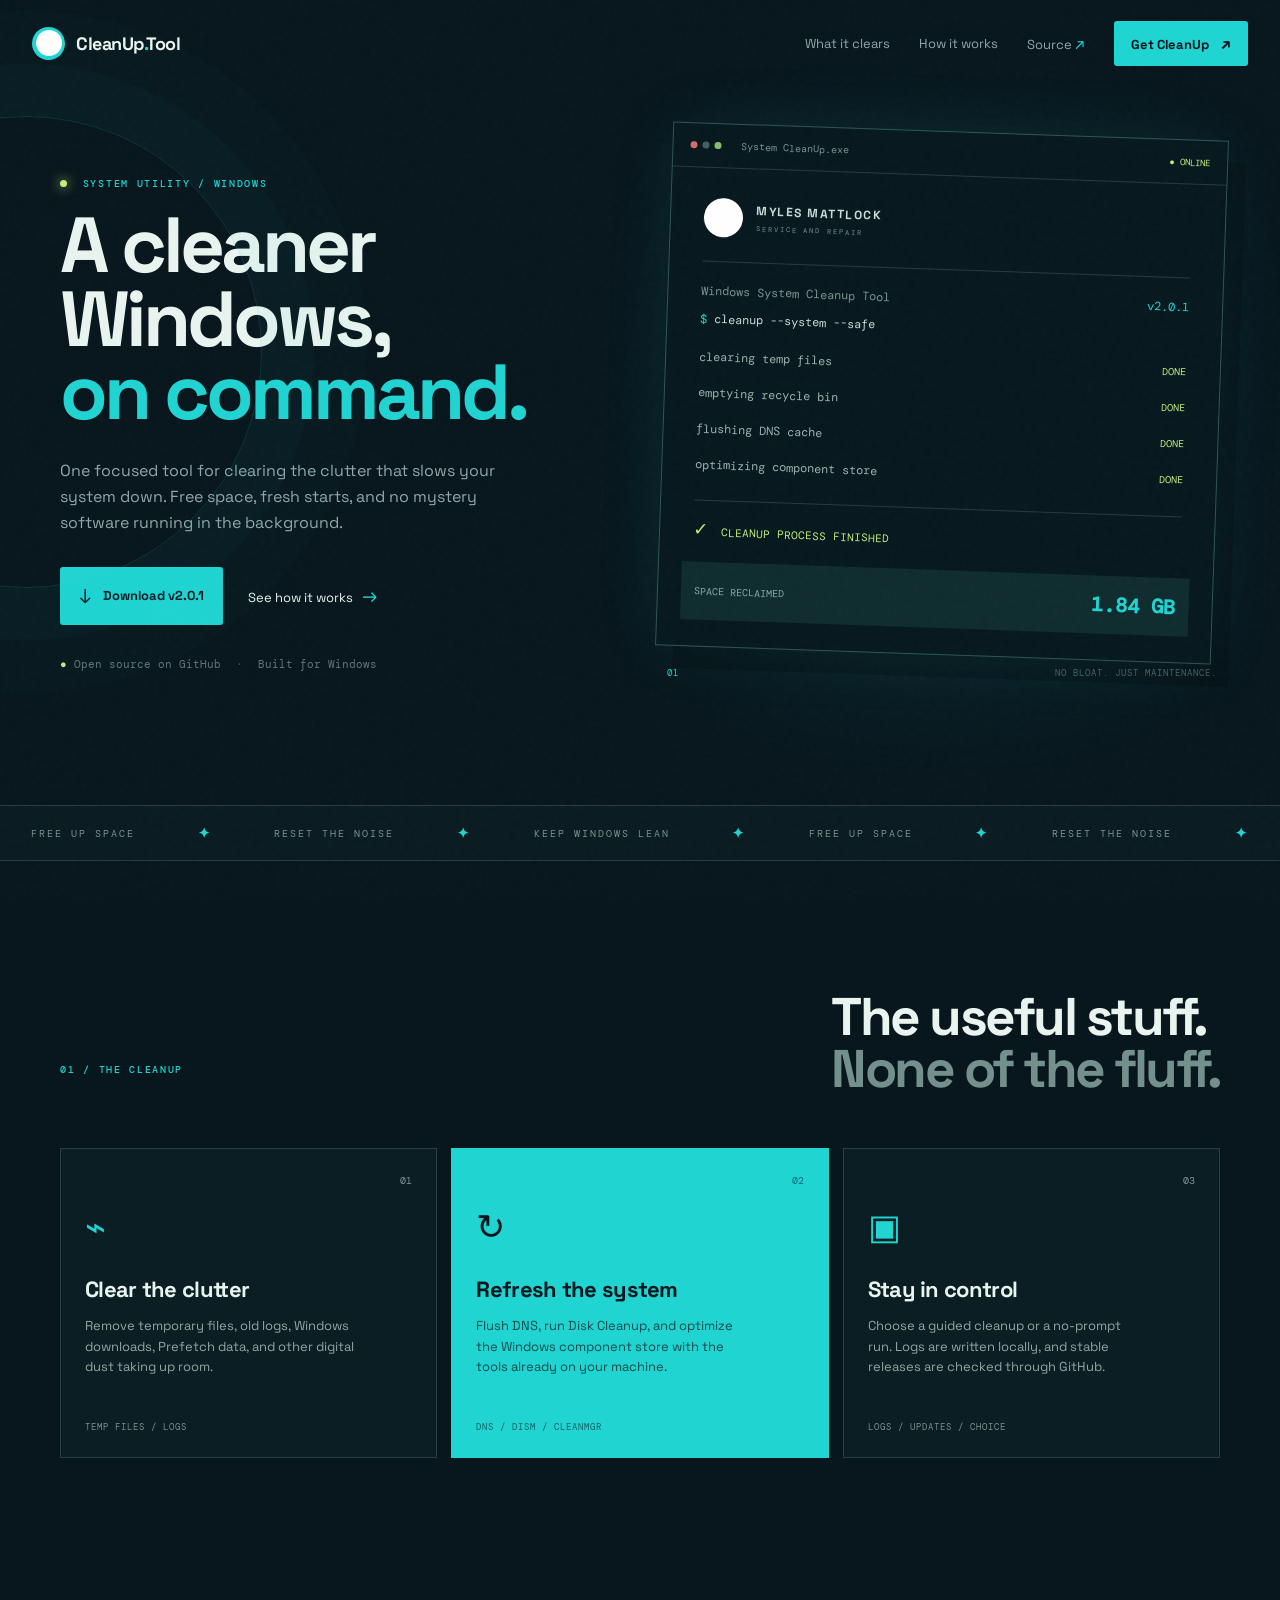
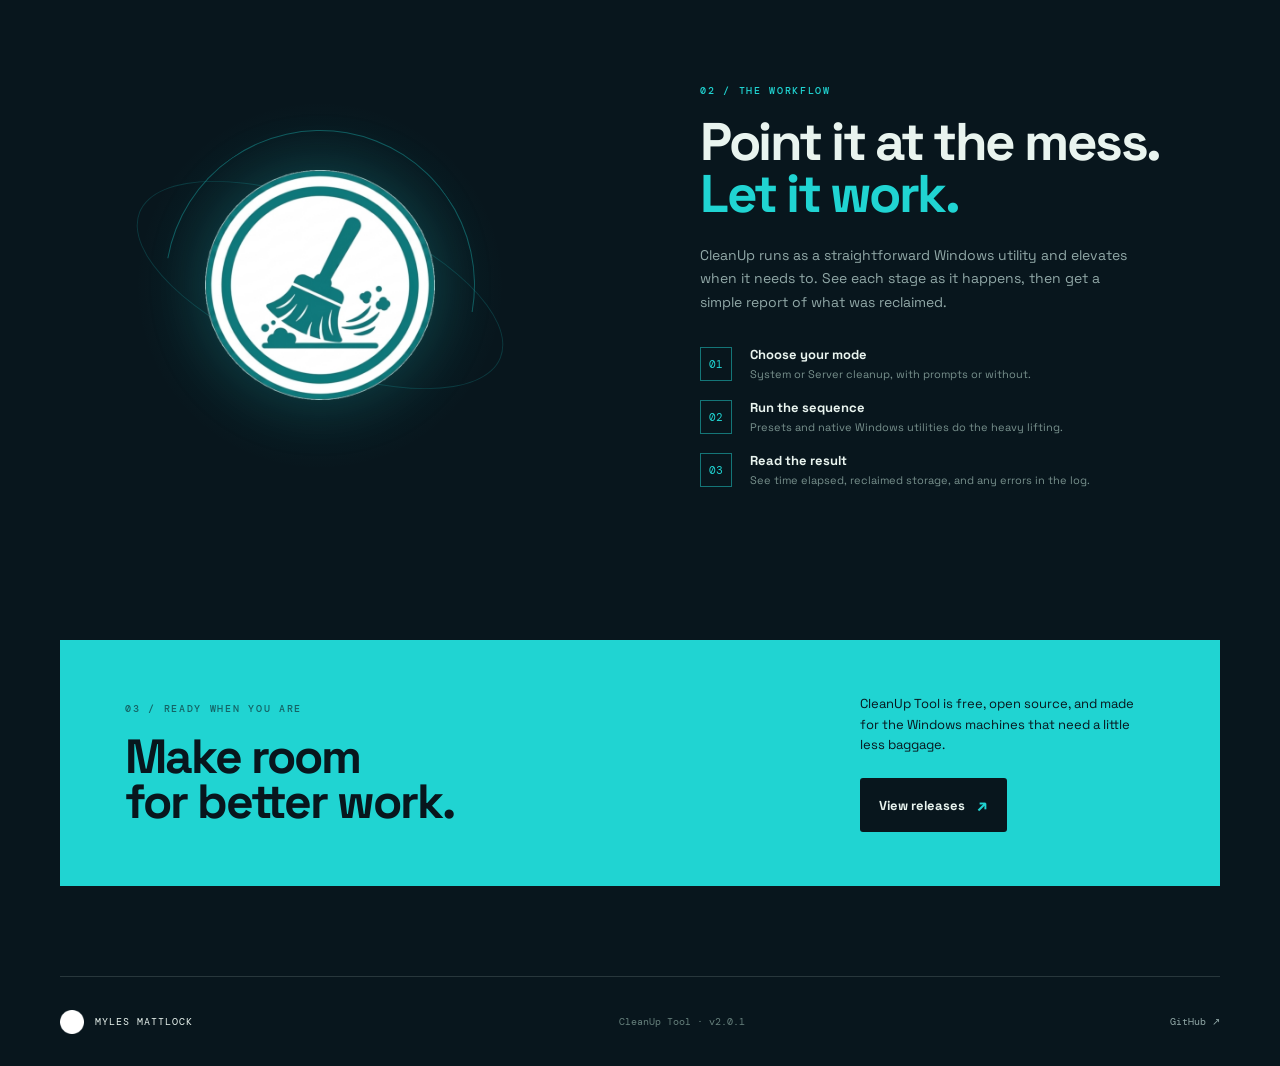
==== index.html @ 0d1d6da0 "initial" ====
<!doctype html>
<html lang="en">
<head>
  <meta charset="utf-8">
  <meta name="viewport" content="width=device-width, initial-scale=1">
  <meta name="description" content="CleanUp Tool is a focused Windows cleanup utility for reclaiming space and keeping systems running lean.">
  <title>CleanUp Tool | A cleaner Windows, on command</title>
  <link rel="preconnect" href="https://fonts.googleapis.com">
  <link rel="preconnect" href="https://fonts.gstatic.com" crossorigin>
  <link href="https://fonts.googleapis.com/css2?family=DM+Mono:wght@400;500&family=Space+Grotesk:wght@400;500;600;700&display=swap" rel="stylesheet">
  <link rel="stylesheet" href="styles.css">
</head>
<body>
  <div class="noise"></div>
  <header class="site-header">
    <a class="brand" href="#top" aria-label="CleanUp Tool home">
      <span class="brand-mark"><img src="assets/cleanup-icon.png" alt=""></span>
      <span>CleanUp<span class="brand-dot">.</span>Tool</span>
    </a>
    <button class="menu-toggle" aria-expanded="false" aria-controls="nav">Menu</button>
    <nav id="nav" class="nav-links">
      <a href="#features">What it clears</a>
      <a href="#workflow">How it works</a>
      <a href="https://github.com/Myles-Mattlock/CleanUp-Tool" target="_blank" rel="noreferrer">Source <span class="arrow">↗</span></a>
      <a class="nav-cta" href="https://github.com/Myles-Mattlock/CleanUp-Tool/releases" target="_blank" rel="noreferrer">Get CleanUp <span>↗</span></a>
    </nav>
  </header>

  <main id="top">
    <section class="hero section-shell">
      <div class="hero-copy reveal">
        <div class="eyebrow"><span class="pulse"></span> SYSTEM UTILITY / WINDOWS</div>
        <h1>A cleaner Windows,<br><em>on command.</em></h1>
        <p class="hero-lede">One focused tool for clearing the clutter that slows your system down. Free space, fresh starts, and no mystery software running in the background.</p>
        <div class="hero-actions">
          <a class="button button-primary" href="https://github.com/Myles-Mattlock/CleanUp-Tool/releases" target="_blank" rel="noreferrer"><span class="button-icon">↓</span> Download v2.0.1</a>
          <a class="text-link" href="#workflow">See how it works <span>→</span></a>
        </div>
        <div class="trust-line"><span>●</span> Open source on GitHub <b>·</b> Built for Windows</div>
      </div>

      <div class="terminal-wrap reveal reveal-delay">
        <div class="terminal-glow"></div>
        <div class="terminal">
          <div class="terminal-top"><div class="window-dots"><i></i><i></i><i></i></div><span>System CleanUp.exe</span><span class="terminal-status">● ONLINE</span></div>
          <div class="terminal-body">
            <div class="terminal-brand"><img src="assets/cleanup-icon.png" alt="CleanUp Tool icon"><div><strong>MYLES MATTLOCK</strong><small>SERVICE AND REPAIR</small></div></div>
            <p class="terminal-muted">Windows System Cleanup Tool <span>v2.0.1</span></p>
            <p><span class="teal">$</span> cleanup --system --safe</p>
            <div class="progress-row"><span>clearing temp files</span><b>DONE</b></div>
            <div class="progress-row"><span>emptying recycle bin</span><b>DONE</b></div>
            <div class="progress-row"><span>flushing DNS cache</span><b>DONE</b></div>
            <div class="progress-row"><span>optimizing component store</span><b>DONE</b></div>
            <div class="terminal-rule"></div>
            <p class="success"><span>✓</span> CLEANUP PROCESS FINISHED</p>
            <div class="terminal-result"><span>SPACE RECLAIMED</span><strong>1.84 GB</strong></div>
          </div>
        </div>
        <div class="terminal-caption"><span>01</span><span>NO BLOAT. JUST MAINTENANCE.</span></div>
      </div>
    </section>

    <section class="ticker" aria-label="Tool highlights">
      <div class="ticker-track"><span>FREE UP SPACE</span><b>✦</b><span>RESET THE NOISE</span><b>✦</b><span>KEEP WINDOWS LEAN</span><b>✦</b><span>FREE UP SPACE</span><b>✦</b><span>RESET THE NOISE</span><b>✦</b></div>
    </section>

    <section id="features" class="features section-shell">
      <div class="section-intro reveal"><div class="eyebrow">01 / THE CLEANUP</div><h2>The useful stuff.<br><span>None of the fluff.</span></h2></div>
      <div class="feature-grid">
        <article class="feature-card reveal"><div class="card-number">01</div><div class="feature-icon">⌁</div><h3>Clear the clutter</h3><p>Remove temporary files, old logs, Windows downloads, Prefetch data, and other digital dust taking up room.</p><span class="card-tag">TEMP FILES / LOGS</span></article>
        <article class="feature-card feature-card-accent reveal reveal-delay"><div class="card-number">02</div><div class="feature-icon">↻</div><h3>Refresh the system</h3><p>Flush DNS, run Disk Cleanup, and optimize the Windows component store with the tools already on your machine.</p><span class="card-tag">DNS / DISM / CLEANMGR</span></article>
        <article class="feature-card reveal reveal-delay-2"><div class="card-number">03</div><div class="feature-icon">▣</div><h3>Stay in control</h3><p>Choose a guided cleanup or a no-prompt run. Logs are written locally, and stable releases are checked through GitHub.</p><span class="card-tag">LOGS / UPDATES / CHOICE</span></article>
      </div>
    </section>

    <section id="workflow" class="workflow section-shell">
      <div class="workflow-visual reveal"><div class="orbit orbit-one"></div><div class="orbit orbit-two"></div><img src="assets/cleanup-icon.png" alt="CleanUp Tool broom icon"></div>
      <div class="workflow-copy reveal reveal-delay"><div class="eyebrow">02 / THE WORKFLOW</div><h2>Point it at the mess.<br><em>Let it work.</em></h2><p>CleanUp runs as a straightforward Windows utility and elevates when it needs to. See each stage as it happens, then get a simple report of what was reclaimed.</p><ol class="steps"><li><span>01</span><div><strong>Choose your mode</strong><small>System or Server cleanup, with prompts or without.</small></div></li><li><span>02</span><div><strong>Run the sequence</strong><small>Presets and native Windows utilities do the heavy lifting.</small></div></li><li><span>03</span><div><strong>Read the result</strong><small>See time elapsed, reclaimed storage, and any errors in the log.</small></div></li></ol></div>
    </section>

    <section class="download section-shell reveal"><div><div class="eyebrow">03 / READY WHEN YOU ARE</div><h2>Make room<br>for better work.</h2></div><div class="download-side"><p>CleanUp Tool is free, open source, and made for the Windows machines that need a little less baggage.</p><a class="button button-light" href="https://github.com/Myles-Mattlock/CleanUp-Tool/releases" target="_blank" rel="noreferrer">View releases <span>↗</span></a></div></section>
  </main>

  <footer class="site-footer section-shell"><div class="footer-brand"><img src="assets/cleanup-icon.png" alt=""> <span>MYLES MATTLOCK</span></div><span>CleanUp Tool · v2.0.1</span><a href="https://github.com/Myles-Mattlock/CleanUp-Tool" target="_blank" rel="noreferrer">GitHub ↗</a></footer>
  <script src="script.js"></script>
</body>
</html>
---- styles.css ----
:root{--ink:#08161d;--deep:#061117;--panel:#0d222a;--teal:#20d4d2;--ice:#e9f4ef;--muted:#91a8a7;--line:rgba(218,240,231,.15);--lime:#c4ed7b}
*{box-sizing:border-box}html{scroll-behavior:smooth}body{margin:0;background:var(--ink);color:var(--ice);font-family:'Space Grotesk',sans-serif;overflow-x:hidden}.noise{position:fixed;inset:0;pointer-events:none;opacity:.03;z-index:5;background-image:url("data:image/svg+xml,%3Csvg viewBox='0 0 180 180' xmlns='http://www.w3.org/2000/svg'%3E%3Cfilter id='n'%3E%3CfeTurbulence type='fractalNoise' baseFrequency='.9' numOctaves='4' stitchTiles='stitch'/%3E%3C/filter%3E%3Crect width='100%25' height='100%25' filter='url(%23n)' opacity='.7'/%3E%3C/svg%3E")}.section-shell{width:min(1160px,calc(100% - 64px));margin-inline:auto}.site-header{height:86px;width:min(1280px,calc(100% - 64px));margin:auto;display:flex;align-items:center;justify-content:space-between;position:relative;z-index:10}.brand{display:flex;align-items:center;gap:11px;color:var(--ice);font-size:18px;font-weight:700;text-decoration:none;letter-spacing:-.5px}.brand-mark{display:grid;place-items:center;width:33px;height:33px;background:var(--teal);border-radius:50%;overflow:hidden}.brand-mark img{width:26px;height:26px;filter:grayscale(1) brightness(0) invert(1)}.brand-dot{color:var(--teal)}.nav-links{display:flex;align-items:center;gap:29px;font-size:13px}.nav-links a,.text-link,.site-footer a{color:var(--muted);text-decoration:none;transition:.2s}.nav-links a:hover,.text-link:hover,.site-footer a:hover{color:var(--teal)}.arrow{color:var(--teal);font-size:16px}.nav-cta{background:var(--teal);color:var(--ink)!important;padding:12px 17px;font-weight:700;border-radius:3px}.nav-cta span{font-size:16px;margin-left:9px}.menu-toggle{display:none;background:none;border:0;color:var(--ice);font:inherit}.hero{min-height:665px;display:grid;grid-template-columns:1fr 1.03fr;gap:65px;align-items:center;padding:45px 0 88px;position:relative}.hero:before{content:'';position:absolute;width:470px;height:470px;left:-270px;top:30px;border:1px solid rgba(32,212,210,.16);border-radius:50%;box-shadow:0 0 0 52px rgba(32,212,210,.025),0 0 0 105px rgba(32,212,210,.018)}.eyebrow{font:500 10px 'DM Mono',monospace;letter-spacing:1.7px;color:var(--teal);margin-bottom:19px}.pulse{display:inline-block;width:7px;height:7px;border-radius:50%;background:var(--lime);box-shadow:0 0 12px var(--lime);margin-right:8px}h1,h2,h3,p{margin-top:0}h1{font-size:clamp(49px,6.1vw,80px);line-height:.94;letter-spacing:-4px;margin-bottom:28px}h1 em,h2 em{font-style:normal;color:var(--teal)}.hero-lede{font-size:16px;line-height:1.65;color:var(--muted);max-width:440px;margin-bottom:30px}.hero-actions{display:flex;align-items:center;gap:25px}.button{display:inline-flex;align-items:center;gap:12px;text-decoration:none;font-size:13px;font-weight:700;padding:16px 19px;border-radius:3px;transition:transform .2s,background .2s}.button:hover{transform:translateY(-2px)}.button-primary{background:var(--teal);color:var(--ink)}.button-primary:hover{background:#6de9da}.button-icon{font-size:20px;font-weight:400}.text-link{font-size:13px;color:var(--ice)}.text-link span{color:var(--teal);font-size:19px;margin-left:6px}.trust-line{font:11px 'DM Mono',monospace;color:#607775;margin-top:32px}.trust-line span{color:var(--lime)}.trust-line b{font-weight:400;color:#3d5858;margin:0 8px}.terminal-wrap{position:relative;padding-bottom:26px}.terminal-glow{position:absolute;width:70%;height:75%;top:13%;left:15%;background:var(--teal);filter:blur(90px);opacity:.12}.terminal{position:relative;border:1px solid rgba(143,220,207,.3);background:#07191f;box-shadow:18px 22px 0 rgba(0,0,0,.2),0 0 70px rgba(32,212,210,.08);transform:rotate(2deg)}.terminal-top{height:44px;border-bottom:1px solid var(--line);display:flex;align-items:center;padding:0 17px;gap:12px;color:#78928e;font:10px 'DM Mono',monospace}.window-dots{display:flex;gap:5px;margin-right:8px}.window-dots i{display:block;width:7px;height:7px;border-radius:50%;background:#41605e}.window-dots i:first-child{background:#d56f6f}.window-dots i:last-child{background:#87bd69}.terminal-status{margin-left:auto;color:var(--lime);font-size:9px}.terminal-body{padding:30px 33px 36px;font:12px 'DM Mono',monospace;color:#cadbd5}.terminal-brand{display:flex;align-items:center;gap:13px;border-bottom:1px solid var(--line);padding-bottom:24px;margin-bottom:21px}.terminal-brand img{width:39px;height:39px;filter:grayscale(1) brightness(0) invert(1)}.terminal-brand strong{display:block;font:700 12px 'Space Grotesk';letter-spacing:1.5px}.terminal-brand small{font-size:7px;color:#78928e;letter-spacing:2px}.terminal-muted{color:#78928e}.terminal-muted span{float:right;color:var(--teal)}.teal{color:var(--teal)}.progress-row{display:flex;justify-content:space-between;padding:10px 0;color:#9ab2ac}.progress-row b{font-size:10px;color:var(--lime);font-weight:400}.terminal-rule{border-top:1px solid var(--line);margin:17px 0}.success{color:var(--lime);font-size:11px}.success span{font-size:18px;margin-right:6px}.terminal-result{background:#102c2e;margin:20px -10px -10px;padding:16px 13px;display:flex;justify-content:space-between;align-items:center;color:#85aaa4;font-size:10px}.terminal-result strong{color:var(--teal);font-size:20px}.terminal-caption{display:flex;justify-content:space-between;padding:12px 3px;color:#5b7975;font:9px 'DM Mono',monospace;letter-spacing:1px}.terminal-caption span:first-child{color:var(--teal)}.ticker{border-block:1px solid var(--line);overflow:hidden;white-space:nowrap;background:#0a1c21}.ticker-track{display:flex;justify-content:space-around;align-items:center;min-width:800px;padding:18px 0;color:#77938d;font:10px 'DM Mono',monospace;letter-spacing:2px}.ticker b{color:var(--teal);font-size:14px}.features{padding:130px 0 125px}.section-intro{display:flex;justify-content:space-between;align-items:end;margin-bottom:53px}.section-intro h2,.workflow h2{font-size:53px;line-height:.98;letter-spacing:-2.5px;margin:0}.section-intro h2 span{color:#73908c}.feature-grid{display:grid;grid-template-columns:repeat(3,1fr);gap:14px}.feature-card{min-height:310px;border:1px solid var(--line);padding:25px 24px;position:relative;background:rgba(17,43,47,.38)}.feature-card-accent{background:var(--teal);color:var(--ink);border-color:var(--teal)}.card-number{position:absolute;right:24px;top:25px;font:10px 'DM Mono';opacity:.55}.feature-icon{font-size:35px;color:var(--teal);margin:31px 0 26px}.feature-card-accent .feature-icon{color:var(--ink)}.feature-card h3{font-size:22px;letter-spacing:-.7px;margin-bottom:13px}.feature-card p{color:#8ea8a2;font-size:13px;line-height:1.6;max-width:275px}.feature-card-accent p{color:#174b4b}.card-tag{position:absolute;bottom:24px;left:24px;font:9px 'DM Mono';letter-spacing:1px;color:#78918c}.feature-card-accent .card-tag{color:#176262}.workflow{display:grid;grid-template-columns:1fr 1fr;gap:120px;align-items:center;padding:90px 0 142px}.workflow-visual{height:425px;display:grid;place-items:center;position:relative;background:radial-gradient(circle at center,rgba(32,212,210,.13),transparent 55%)}.workflow-visual img{width:230px;height:230px;position:relative;z-index:1;filter:drop-shadow(0 0 28px rgba(32,212,210,.2))}.orbit{position:absolute;border:1px solid rgba(32,212,210,.35);border-radius:50%;width:310px;height:310px;transform:rotate(-35deg)}.orbit-one{border-left-color:transparent;border-bottom-color:transparent}.orbit-two{width:390px;height:160px;transform:rotate(22deg);border-color:rgba(32,212,210,.18)}.workflow h2{margin-bottom:24px}.workflow-copy>p{color:var(--muted);font-size:14px;line-height:1.7;max-width:430px}.steps{list-style:none;padding:0;margin:31px 0 0;display:grid;gap:18px}.steps li{display:flex;gap:18px;align-items:center}.steps li>span{font:11px 'DM Mono';color:var(--teal);border:1px solid rgba(32,212,210,.5);padding:9px 8px}.steps strong{display:block;font-size:13px;margin-bottom:4px}.steps small{display:block;color:#78918d;font-size:11px}.download{display:flex;justify-content:space-between;align-items:center;background:var(--teal);color:var(--ink);padding:54px 65px;margin-bottom:90px}.download .eyebrow{color:#146365}.download h2{font-size:48px;line-height:.94;letter-spacing:-2px;margin:0}.download-side{width:295px}.download-side p{font-size:13px;line-height:1.6;margin-bottom:22px}.button-light{background:var(--ink);color:var(--ice)}.button-light:hover{background:#173139}.button-light span{color:var(--teal);font-size:17px}.site-footer{border-top:1px solid var(--line);height:90px;display:flex;align-items:center;justify-content:space-between;color:#66807c;font:10px 'DM Mono',monospace}.footer-brand{display:flex;align-items:center;gap:11px;color:var(--ice);letter-spacing:1px}.footer-brand img{width:24px;height:24px;filter:grayscale(1) brightness(0) invert(1)}.reveal{opacity:0;transform:translateY(18px);transition:opacity .7s ease,transform .7s ease}.reveal.visible{opacity:1;transform:none}.reveal-delay{transition-delay:.12s}.reveal-delay-2{transition-delay:.24s}
@media(max-width:800px){.section-shell{width:min(100% - 40px,560px)}.site-header{width:calc(100% - 40px);height:72px}.menu-toggle{display:block;font-size:12px;color:var(--teal)}.nav-links{display:none;position:absolute;top:62px;left:0;right:0;background:#0a2026;border:1px solid var(--line);padding:19px;flex-direction:column;align-items:stretch;gap:20px}.nav-links.open{display:flex}.nav-cta{text-align:center}.hero{display:block;padding:70px 0 76px}.hero-lede{font-size:15px}.hero-actions{flex-wrap:wrap;gap:20px}.terminal-wrap{margin-top:63px}.terminal{transform:none}.terminal-body{padding:23px 19px 28px;font-size:10px}.terminal-muted span{float:none;margin-left:8px}.features{padding:85px 0}.section-intro{display:block;margin-bottom:35px}.section-intro h2,.workflow h2{font-size:42px}.feature-grid{grid-template-columns:1fr}.feature-card{min-height:270px}.workflow{display:flex;flex-direction:column;gap:53px;padding:40px 0 90px;align-items:stretch}.workflow-visual{height:315px}.workflow-visual img{width:170px;height:170px}.orbit{width:240px;height:240px}.orbit-two{width:300px;height:130px}.download{display:block;padding:38px 28px;margin-bottom:58px}.download h2{font-size:41px;margin-bottom:28px}.download-side{width:auto}.site-footer{height:auto;padding:26px 0;display:grid;grid-template-columns:1fr auto;gap:20px}.site-footer>span{grid-column:1/-1;grid-row:2}.footer-brand{font-size:9px}}
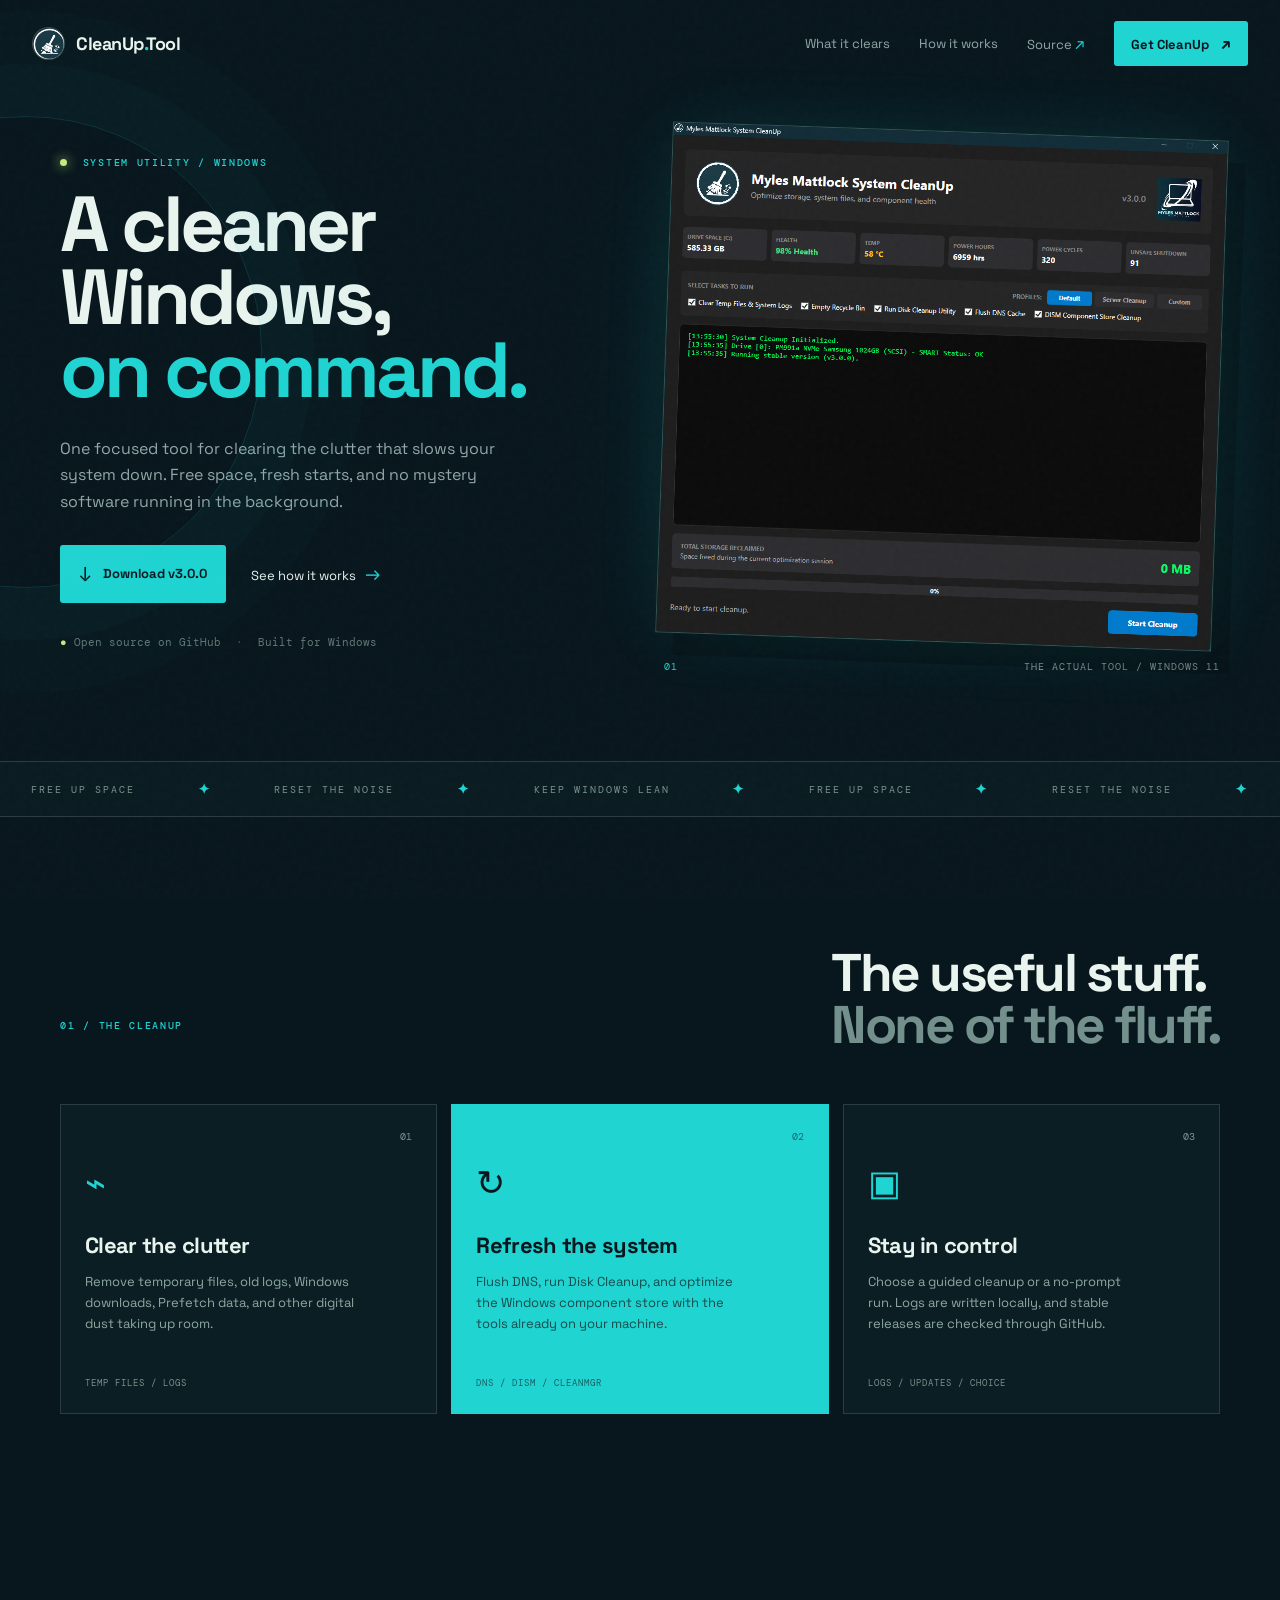
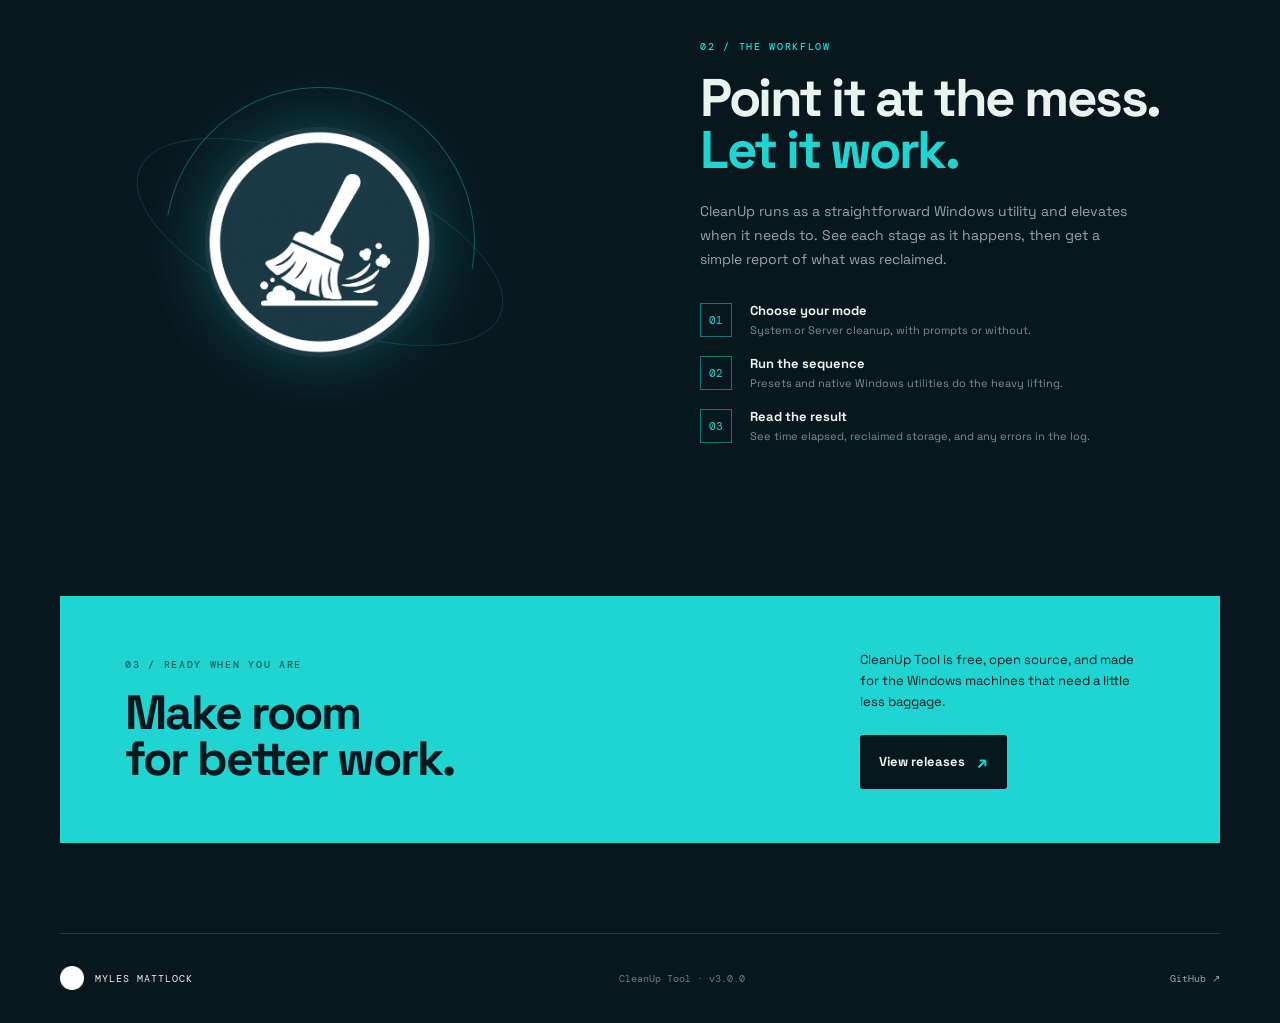
==== commit 36abc22a: "updated for v3" ====
--- a/index.html
+++ b/index.html
@@ -9,6 +9,7 @@
   <link rel="preconnect" href="https://fonts.gstatic.com" crossorigin>
   <link href="https://fonts.googleapis.com/css2?family=DM+Mono:wght@400;500&family=Space+Grotesk:wght@400;500;600;700&display=swap" rel="stylesheet">
   <link rel="stylesheet" href="styles.css">
+  <link rel="stylesheet" href="brand-overrides.css">
 </head>
 <body>
   <div class="noise"></div>
@@ -33,31 +34,17 @@
         <h1>A cleaner Windows,<br><em>on command.</em></h1>
         <p class="hero-lede">One focused tool for clearing the clutter that slows your system down. Free space, fresh starts, and no mystery software running in the background.</p>
         <div class="hero-actions">
-          <a class="button button-primary" href="https://github.com/Myles-Mattlock/CleanUp-Tool/releases" target="_blank" rel="noreferrer"><span class="button-icon">↓</span> Download v2.0.1</a>
+          <a class="button button-primary" href="https://github.com/Myles-Mattlock/CleanUp-Tool/releases/download/v3.0.0/SystemCleanUp.zip" target="_blank" rel="noreferrer"><span class="button-icon">↓</span> Download v3.0.0</a>
           <a class="text-link" href="#workflow">See how it works <span>→</span></a>
         </div>
         <div class="trust-line"><span>●</span> Open source on GitHub <b>·</b> Built for Windows</div>
       </div>
 
-      <div class="terminal-wrap reveal reveal-delay">
-        <div class="terminal-glow"></div>
-        <div class="terminal">
-          <div class="terminal-top"><div class="window-dots"><i></i><i></i><i></i></div><span>System CleanUp.exe</span><span class="terminal-status">● ONLINE</span></div>
-          <div class="terminal-body">
-            <div class="terminal-brand"><img src="assets/cleanup-icon.png" alt="CleanUp Tool icon"><div><strong>MYLES MATTLOCK</strong><small>SERVICE AND REPAIR</small></div></div>
-            <p class="terminal-muted">Windows System Cleanup Tool <span>v2.0.1</span></p>
-            <p><span class="teal">$</span> cleanup --system --safe</p>
-            <div class="progress-row"><span>clearing temp files</span><b>DONE</b></div>
-            <div class="progress-row"><span>emptying recycle bin</span><b>DONE</b></div>
-            <div class="progress-row"><span>flushing DNS cache</span><b>DONE</b></div>
-            <div class="progress-row"><span>optimizing component store</span><b>DONE</b></div>
-            <div class="terminal-rule"></div>
-            <p class="success"><span>✓</span> CLEANUP PROCESS FINISHED</p>
-            <div class="terminal-result"><span>SPACE RECLAIMED</span><strong>1.84 GB</strong></div>
-          </div>
-        </div>
-        <div class="terminal-caption"><span>01</span><span>NO BLOAT. JUST MAINTENANCE.</span></div>
-      </div>
+      <figure class="app-preview reveal reveal-delay">
+        <div class="app-preview-glow"></div>
+        <img src="assets/cleanup-tool-v3.png" alt="Myles Mattlock System CleanUp v3.0.0 running on Windows 11">
+        <figcaption><span>01</span><span>THE ACTUAL TOOL / WINDOWS 11</span></figcaption>
+      </figure>
     </section>
 
     <section class="ticker" aria-label="Tool highlights">
@@ -81,7 +68,7 @@
     <section class="download section-shell reveal"><div><div class="eyebrow">03 / READY WHEN YOU ARE</div><h2>Make room<br>for better work.</h2></div><div class="download-side"><p>CleanUp Tool is free, open source, and made for the Windows machines that need a little less baggage.</p><a class="button button-light" href="https://github.com/Myles-Mattlock/CleanUp-Tool/releases" target="_blank" rel="noreferrer">View releases <span>↗</span></a></div></section>
   </main>
 
-  <footer class="site-footer section-shell"><div class="footer-brand"><img src="assets/cleanup-icon.png" alt=""> <span>MYLES MATTLOCK</span></div><span>CleanUp Tool · v2.0.1</span><a href="https://github.com/Myles-Mattlock/CleanUp-Tool" target="_blank" rel="noreferrer">GitHub ↗</a></footer>
+  <footer class="site-footer section-shell"><div class="footer-brand"><img src="assets/cleanup-icon.png" alt=""> <span>MYLES MATTLOCK</span></div><span>CleanUp Tool · v3.0.0</span><a href="https://github.com/Myles-Mattlock/CleanUp-Tool" target="_blank" rel="noreferrer">GitHub ↗</a></footer>
   <script src="script.js"></script>
 </body>
 </html>
--- a/brand-overrides.css
+++ b/brand-overrides.css
@@ -0,0 +1,57 @@
+.brand-mark {
+  background: var(--panel);
+  border: 1px solid rgba(218, 240, 231, .22);
+}
+
+.brand-mark img {
+  width: 33px;
+  height: 33px;
+  filter: none;
+}
+
+.app-preview {
+  position: relative;
+  margin: 0;
+  z-index: 1;
+}
+
+.app-preview-glow {
+  position: absolute;
+  inset: 10% 4% 14%;
+  background: var(--teal);
+  filter: blur(70px);
+  opacity: .1;
+  z-index: -1;
+}
+
+.app-preview img {
+  display: block;
+  width: 100%;
+  height: auto;
+  border: 1px solid rgba(143, 220, 207, .3);
+  box-shadow: 18px 22px 0 rgba(0, 0, 0, .2), 0 0 70px rgba(32, 212, 210, .08);
+  transform: rotate(2deg);
+}
+
+.app-preview figcaption {
+  display: flex;
+  justify-content: space-between;
+  margin-top: 18px;
+  color: var(--muted);
+  font: 10px 'DM Mono', monospace;
+  letter-spacing: 1px;
+}
+
+.app-preview figcaption span:first-child {
+  color: var(--teal);
+}
+
+@media (max-width: 800px) {
+  .app-preview {
+    margin-top: 63px;
+  }
+
+  .app-preview img {
+    transform: none;
+  }
+}
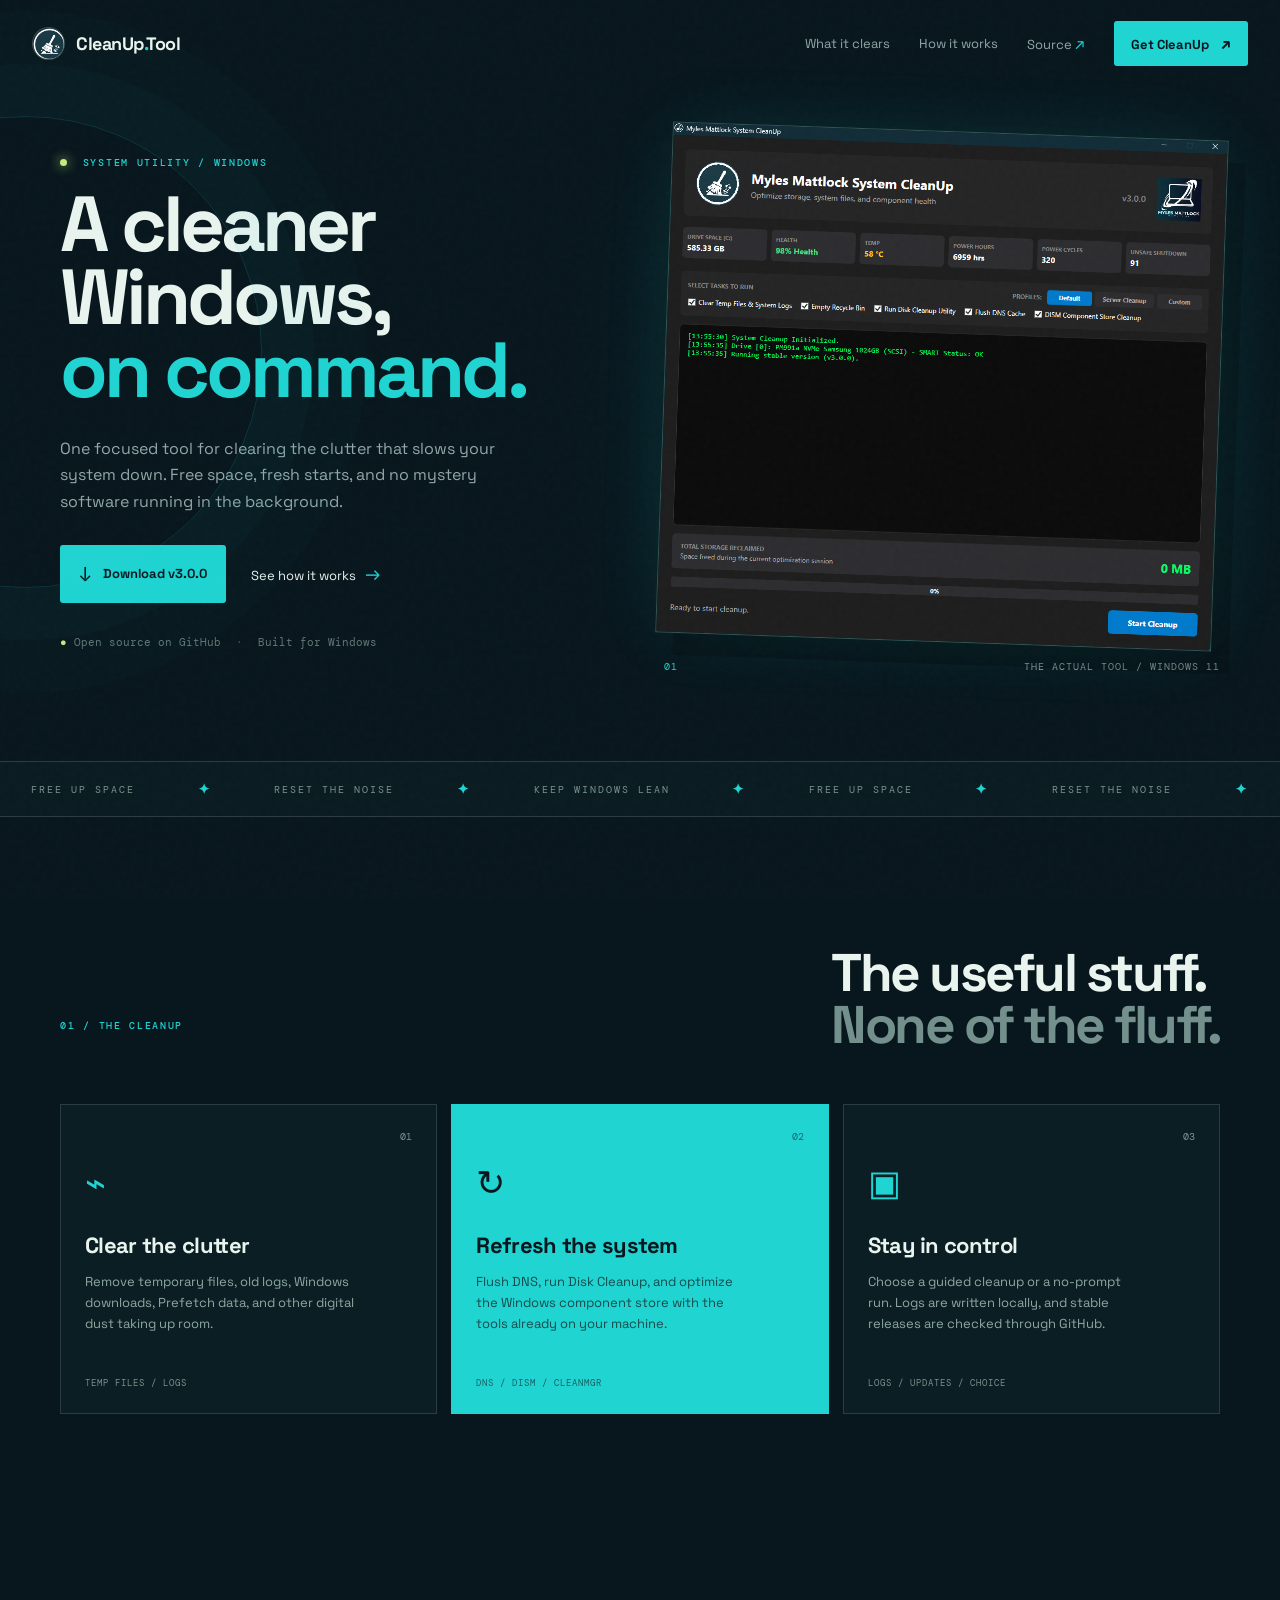
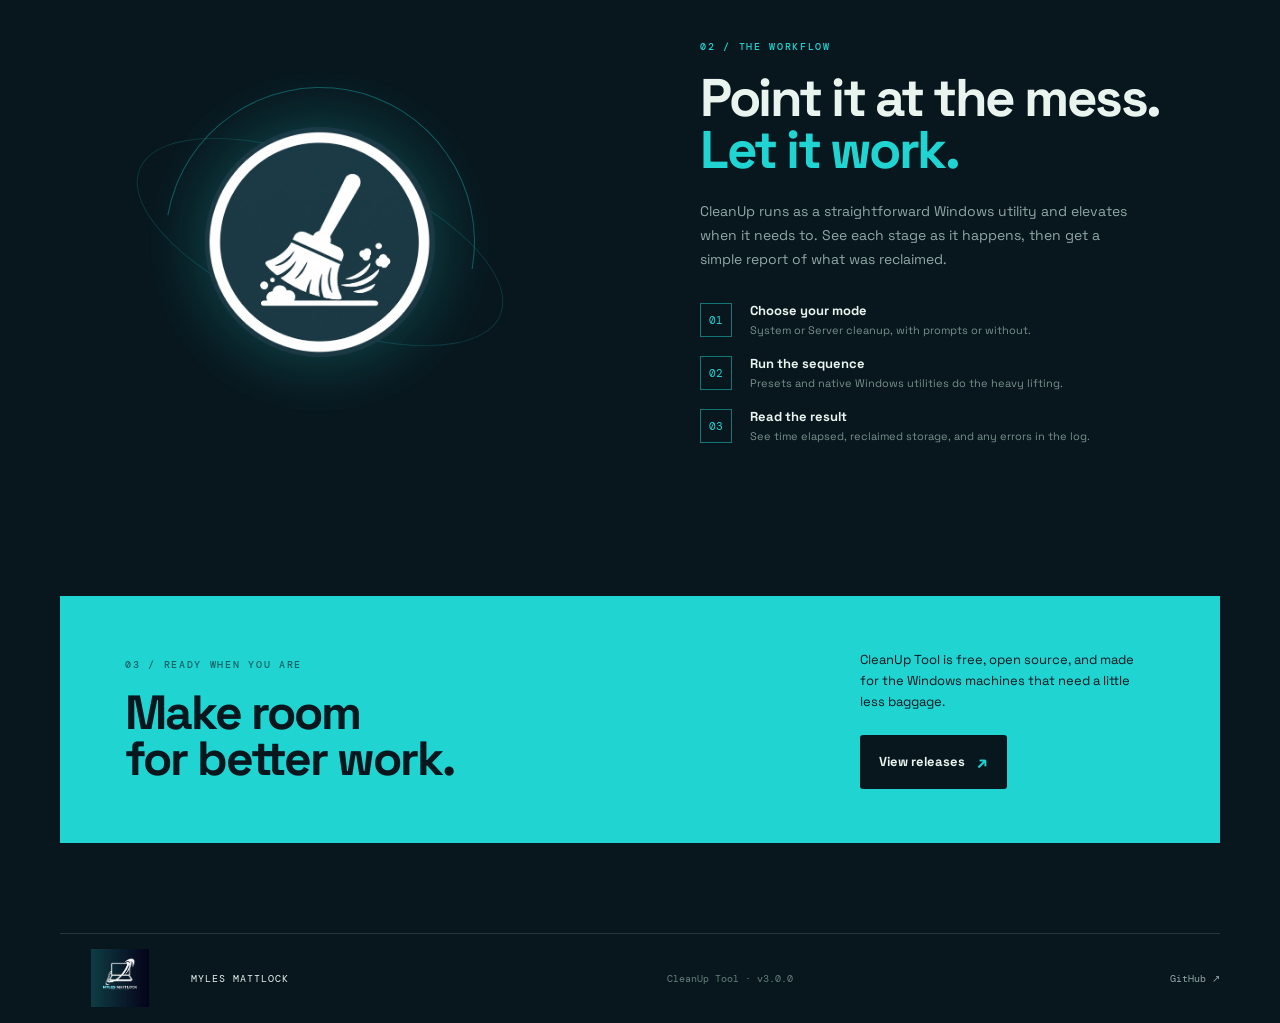
==== commit 53c35750: "updated for v3" ====
--- a/index.html
+++ b/index.html
@@ -5,6 +5,7 @@
   <meta name="viewport" content="width=device-width, initial-scale=1">
   <meta name="description" content="CleanUp Tool is a focused Windows cleanup utility for reclaiming space and keeping systems running lean.">
   <title>CleanUp Tool | A cleaner Windows, on command</title>
+  <link rel="icon" type="image/png" href="assets/cleanup-icon.png">
   <link rel="preconnect" href="https://fonts.googleapis.com">
   <link rel="preconnect" href="https://fonts.gstatic.com" crossorigin>
   <link href="https://fonts.googleapis.com/css2?family=DM+Mono:wght@400;500&family=Space+Grotesk:wght@400;500;600;700&display=swap" rel="stylesheet">
@@ -68,7 +69,7 @@
     <section class="download section-shell reveal"><div><div class="eyebrow">03 / READY WHEN YOU ARE</div><h2>Make room<br>for better work.</h2></div><div class="download-side"><p>CleanUp Tool is free, open source, and made for the Windows machines that need a little less baggage.</p><a class="button button-light" href="https://github.com/Myles-Mattlock/CleanUp-Tool/releases" target="_blank" rel="noreferrer">View releases <span>↗</span></a></div></section>
   </main>
 
-  <footer class="site-footer section-shell"><div class="footer-brand"><img src="assets/cleanup-icon.png" alt=""> <span>MYLES MATTLOCK</span></div><span>CleanUp Tool · v3.0.0</span><a href="https://github.com/Myles-Mattlock/CleanUp-Tool" target="_blank" rel="noreferrer">GitHub ↗</a></footer>
+  <footer class="site-footer section-shell"><div class="footer-brand"><img src="assets/Myles%20Mattlock%20Logo.jpeg" alt="Myles Mattlock Service and Repair"><span>MYLES MATTLOCK</span></div><span>CleanUp Tool · v3.0.0</span><a href="https://github.com/Myles-Mattlock/CleanUp-Tool" target="_blank" rel="noreferrer">GitHub ↗</a></footer>
   <script src="script.js"></script>
 </body>
 </html>
--- a/brand-overrides.css
+++ b/brand-overrides.css
@@ -6,6 +6,13 @@
 .brand-mark img {
   width: 33px;
   height: 33px;
+  filter: none;
+}
+
+.footer-brand img {
+  width: 120px;
+  height: 58px;
+  object-fit: contain;
   filter: none;
 }
 
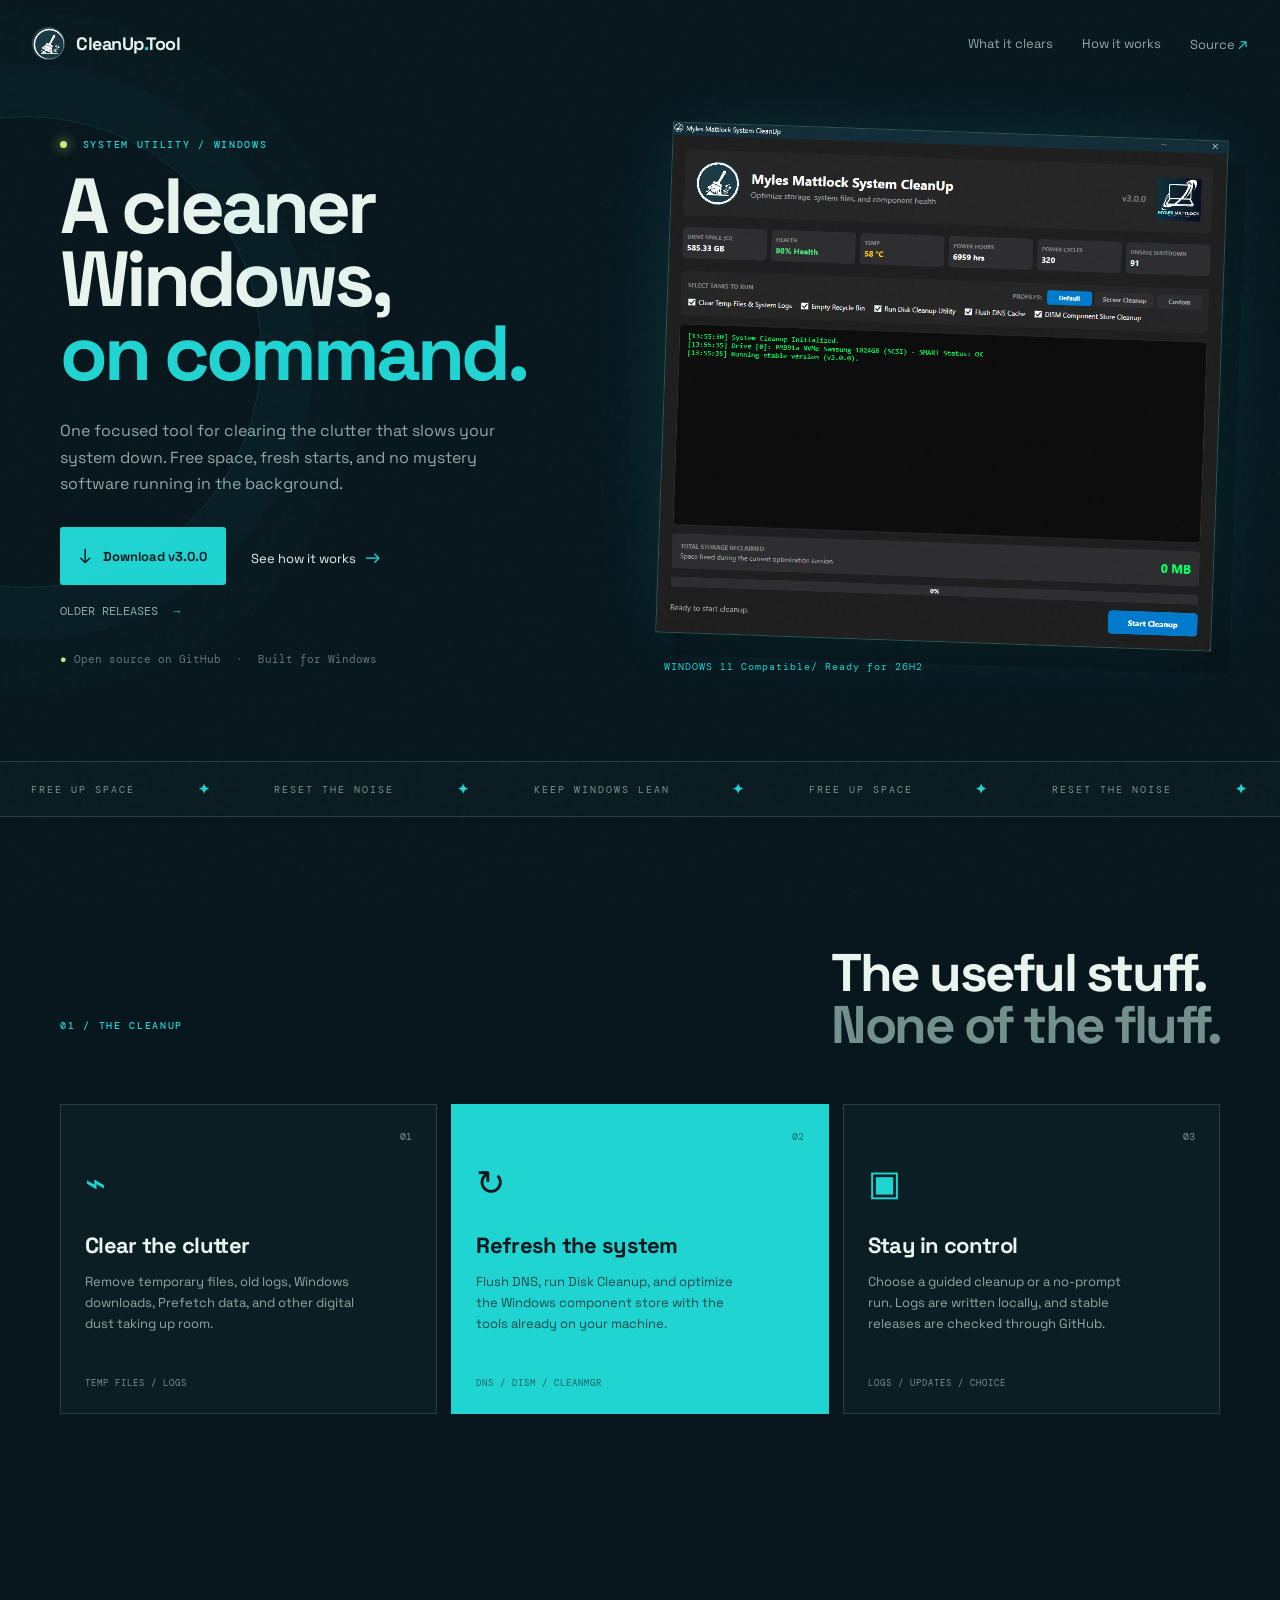
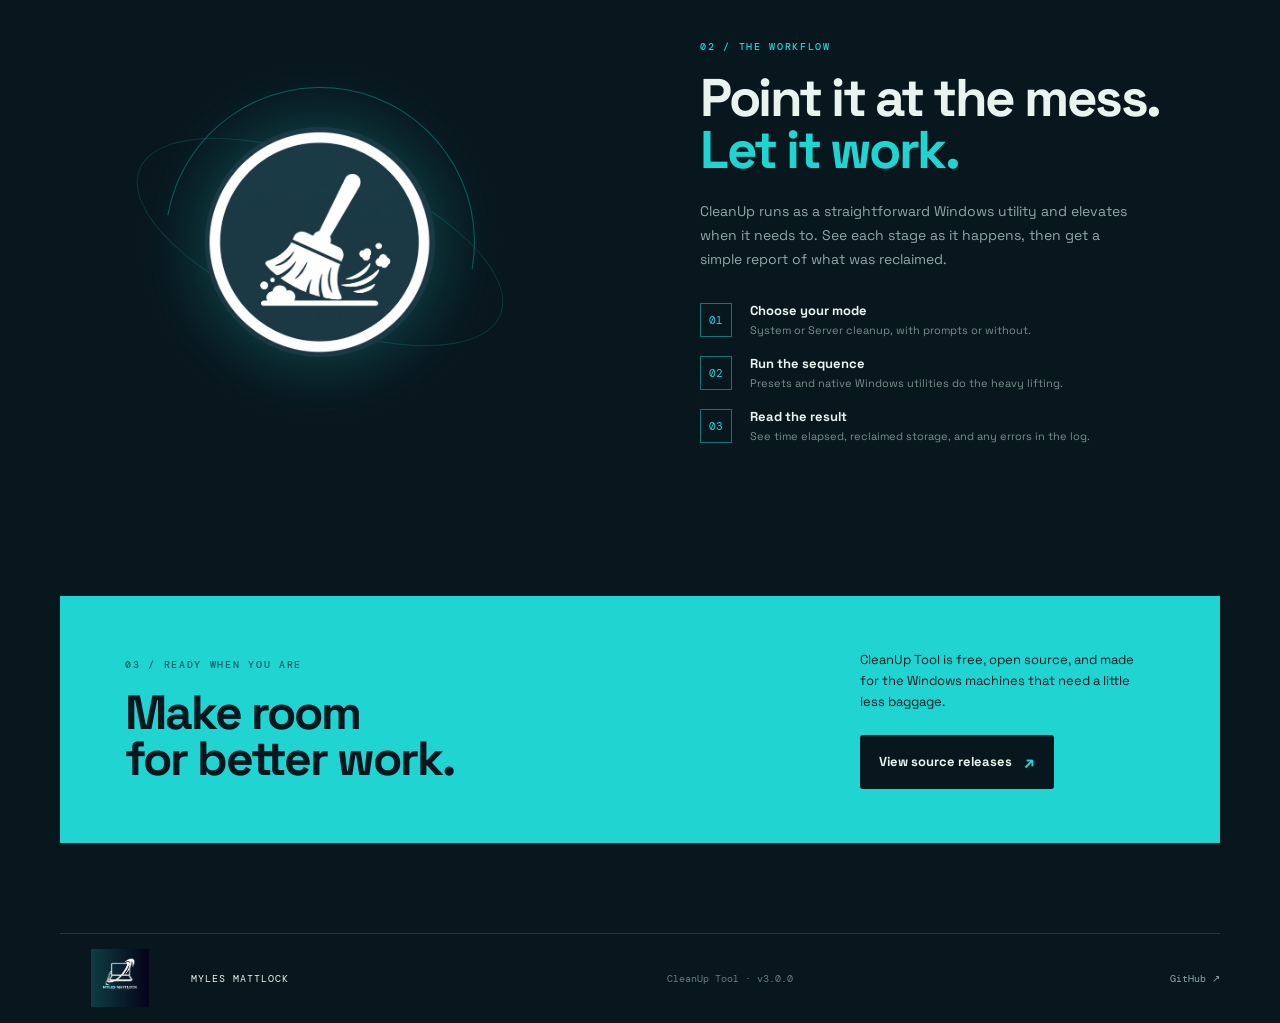
==== commit 8e9f547c: "added local download" ====
--- a/index.html
+++ b/index.html
@@ -24,7 +24,6 @@
       <a href="#features">What it clears</a>
       <a href="#workflow">How it works</a>
       <a href="https://github.com/Myles-Mattlock/CleanUp-Tool" target="_blank" rel="noreferrer">Source <span class="arrow">↗</span></a>
-      <a class="nav-cta" href="https://github.com/Myles-Mattlock/CleanUp-Tool/releases" target="_blank" rel="noreferrer">Get CleanUp <span>↗</span></a>
     </nav>
   </header>
 
@@ -35,16 +34,17 @@
         <h1>A cleaner Windows,<br><em>on command.</em></h1>
         <p class="hero-lede">One focused tool for clearing the clutter that slows your system down. Free space, fresh starts, and no mystery software running in the background.</p>
         <div class="hero-actions">
-          <a class="button button-primary" href="https://github.com/Myles-Mattlock/CleanUp-Tool/releases/download/v3.0.0/SystemCleanUp.zip" target="_blank" rel="noreferrer"><span class="button-icon">↓</span> Download v3.0.0</a>
+          <a class="button button-primary" href="assets/SystemCleanUp-v3.0.0.zip" download><span class="button-icon">↓</span> Download v3.0.0</a>
           <a class="text-link" href="#workflow">See how it works <span>→</span></a>
         </div>
+        <a class="archive-link" href="releases.html">Older releases <span>→</span></a>
         <div class="trust-line"><span>●</span> Open source on GitHub <b>·</b> Built for Windows</div>
       </div>
 
       <figure class="app-preview reveal reveal-delay">
         <div class="app-preview-glow"></div>
         <img src="assets/cleanup-tool-v3.png" alt="Myles Mattlock System CleanUp v3.0.0 running on Windows 11">
-        <figcaption><span>01</span><span>THE ACTUAL TOOL / WINDOWS 11</span></figcaption>
+        <figcaption><span>WINDOWS 11 Compatible/ Ready for 26H2</span></figcaption>
       </figure>
     </section>
 
@@ -66,7 +66,7 @@
       <div class="workflow-copy reveal reveal-delay"><div class="eyebrow">02 / THE WORKFLOW</div><h2>Point it at the mess.<br><em>Let it work.</em></h2><p>CleanUp runs as a straightforward Windows utility and elevates when it needs to. See each stage as it happens, then get a simple report of what was reclaimed.</p><ol class="steps"><li><span>01</span><div><strong>Choose your mode</strong><small>System or Server cleanup, with prompts or without.</small></div></li><li><span>02</span><div><strong>Run the sequence</strong><small>Presets and native Windows utilities do the heavy lifting.</small></div></li><li><span>03</span><div><strong>Read the result</strong><small>See time elapsed, reclaimed storage, and any errors in the log.</small></div></li></ol></div>
     </section>
 
-    <section class="download section-shell reveal"><div><div class="eyebrow">03 / READY WHEN YOU ARE</div><h2>Make room<br>for better work.</h2></div><div class="download-side"><p>CleanUp Tool is free, open source, and made for the Windows machines that need a little less baggage.</p><a class="button button-light" href="https://github.com/Myles-Mattlock/CleanUp-Tool/releases" target="_blank" rel="noreferrer">View releases <span>↗</span></a></div></section>
+    <section class="download section-shell reveal"><div><div class="eyebrow">03 / READY WHEN YOU ARE</div><h2>Make room<br>for better work.</h2></div><div class="download-side"><p>CleanUp Tool is free, open source, and made for the Windows machines that need a little less baggage.</p><a class="button button-light" href="https://github.com/Myles-Mattlock/CleanUp-Tool/releases" target="_blank" rel="noreferrer">View source releases <span>↗</span></a></div></section>
   </main>
 
   <footer class="site-footer section-shell"><div class="footer-brand"><img src="assets/Myles%20Mattlock%20Logo.jpeg" alt="Myles Mattlock Service and Repair"><span>MYLES MATTLOCK</span></div><span>CleanUp Tool · v3.0.0</span><a href="https://github.com/Myles-Mattlock/CleanUp-Tool" target="_blank" rel="noreferrer">GitHub ↗</a></footer>
--- a/styles.css
+++ b/styles.css
@@ -1,3 +1,8 @@
 :root{--ink:#08161d;--deep:#061117;--panel:#0d222a;--teal:#20d4d2;--ice:#e9f4ef;--muted:#91a8a7;--line:rgba(218,240,231,.15);--lime:#c4ed7b}
 *{box-sizing:border-box}html{scroll-behavior:smooth}body{margin:0;background:var(--ink);color:var(--ice);font-family:'Space Grotesk',sans-serif;overflow-x:hidden}.noise{position:fixed;inset:0;pointer-events:none;opacity:.03;z-index:5;background-image:url("data:image/svg+xml,%3Csvg viewBox='0 0 180 180' xmlns='http://www.w3.org/2000/svg'%3E%3Cfilter id='n'%3E%3CfeTurbulence type='fractalNoise' baseFrequency='.9' numOctaves='4' stitchTiles='stitch'/%3E%3C/filter%3E%3Crect width='100%25' height='100%25' filter='url(%23n)' opacity='.7'/%3E%3C/svg%3E")}.section-shell{width:min(1160px,calc(100% - 64px));margin-inline:auto}.site-header{height:86px;width:min(1280px,calc(100% - 64px));margin:auto;display:flex;align-items:center;justify-content:space-between;position:relative;z-index:10}.brand{display:flex;align-items:center;gap:11px;color:var(--ice);font-size:18px;font-weight:700;text-decoration:none;letter-spacing:-.5px}.brand-mark{display:grid;place-items:center;width:33px;height:33px;background:var(--teal);border-radius:50%;overflow:hidden}.brand-mark img{width:26px;height:26px;filter:grayscale(1) brightness(0) invert(1)}.brand-dot{color:var(--teal)}.nav-links{display:flex;align-items:center;gap:29px;font-size:13px}.nav-links a,.text-link,.site-footer a{color:var(--muted);text-decoration:none;transition:.2s}.nav-links a:hover,.text-link:hover,.site-footer a:hover{color:var(--teal)}.arrow{color:var(--teal);font-size:16px}.nav-cta{background:var(--teal);color:var(--ink)!important;padding:12px 17px;font-weight:700;border-radius:3px}.nav-cta span{font-size:16px;margin-left:9px}.menu-toggle{display:none;background:none;border:0;color:var(--ice);font:inherit}.hero{min-height:665px;display:grid;grid-template-columns:1fr 1.03fr;gap:65px;align-items:center;padding:45px 0 88px;position:relative}.hero:before{content:'';position:absolute;width:470px;height:470px;left:-270px;top:30px;border:1px solid rgba(32,212,210,.16);border-radius:50%;box-shadow:0 0 0 52px rgba(32,212,210,.025),0 0 0 105px rgba(32,212,210,.018)}.eyebrow{font:500 10px 'DM Mono',monospace;letter-spacing:1.7px;color:var(--teal);margin-bottom:19px}.pulse{display:inline-block;width:7px;height:7px;border-radius:50%;background:var(--lime);box-shadow:0 0 12px var(--lime);margin-right:8px}h1,h2,h3,p{margin-top:0}h1{font-size:clamp(49px,6.1vw,80px);line-height:.94;letter-spacing:-4px;margin-bottom:28px}h1 em,h2 em{font-style:normal;color:var(--teal)}.hero-lede{font-size:16px;line-height:1.65;color:var(--muted);max-width:440px;margin-bottom:30px}.hero-actions{display:flex;align-items:center;gap:25px}.button{display:inline-flex;align-items:center;gap:12px;text-decoration:none;font-size:13px;font-weight:700;padding:16px 19px;border-radius:3px;transition:transform .2s,background .2s}.button:hover{transform:translateY(-2px)}.button-primary{background:var(--teal);color:var(--ink)}.button-primary:hover{background:#6de9da}.button-icon{font-size:20px;font-weight:400}.text-link{font-size:13px;color:var(--ice)}.text-link span{color:var(--teal);font-size:19px;margin-left:6px}.trust-line{font:11px 'DM Mono',monospace;color:#607775;margin-top:32px}.trust-line span{color:var(--lime)}.trust-line b{font-weight:400;color:#3d5858;margin:0 8px}.terminal-wrap{position:relative;padding-bottom:26px}.terminal-glow{position:absolute;width:70%;height:75%;top:13%;left:15%;background:var(--teal);filter:blur(90px);opacity:.12}.terminal{position:relative;border:1px solid rgba(143,220,207,.3);background:#07191f;box-shadow:18px 22px 0 rgba(0,0,0,.2),0 0 70px rgba(32,212,210,.08);transform:rotate(2deg)}.terminal-top{height:44px;border-bottom:1px solid var(--line);display:flex;align-items:center;padding:0 17px;gap:12px;color:#78928e;font:10px 'DM Mono',monospace}.window-dots{display:flex;gap:5px;margin-right:8px}.window-dots i{display:block;width:7px;height:7px;border-radius:50%;background:#41605e}.window-dots i:first-child{background:#d56f6f}.window-dots i:last-child{background:#87bd69}.terminal-status{margin-left:auto;color:var(--lime);font-size:9px}.terminal-body{padding:30px 33px 36px;font:12px 'DM Mono',monospace;color:#cadbd5}.terminal-brand{display:flex;align-items:center;gap:13px;border-bottom:1px solid var(--line);padding-bottom:24px;margin-bottom:21px}.terminal-brand img{width:39px;height:39px;filter:grayscale(1) brightness(0) invert(1)}.terminal-brand strong{display:block;font:700 12px 'Space Grotesk';letter-spacing:1.5px}.terminal-brand small{font-size:7px;color:#78928e;letter-spacing:2px}.terminal-muted{color:#78928e}.terminal-muted span{float:right;color:var(--teal)}.teal{color:var(--teal)}.progress-row{display:flex;justify-content:space-between;padding:10px 0;color:#9ab2ac}.progress-row b{font-size:10px;color:var(--lime);font-weight:400}.terminal-rule{border-top:1px solid var(--line);margin:17px 0}.success{color:var(--lime);font-size:11px}.success span{font-size:18px;margin-right:6px}.terminal-result{background:#102c2e;margin:20px -10px -10px;padding:16px 13px;display:flex;justify-content:space-between;align-items:center;color:#85aaa4;font-size:10px}.terminal-result strong{color:var(--teal);font-size:20px}.terminal-caption{display:flex;justify-content:space-between;padding:12px 3px;color:#5b7975;font:9px 'DM Mono',monospace;letter-spacing:1px}.terminal-caption span:first-child{color:var(--teal)}.ticker{border-block:1px solid var(--line);overflow:hidden;white-space:nowrap;background:#0a1c21}.ticker-track{display:flex;justify-content:space-around;align-items:center;min-width:800px;padding:18px 0;color:#77938d;font:10px 'DM Mono',monospace;letter-spacing:2px}.ticker b{color:var(--teal);font-size:14px}.features{padding:130px 0 125px}.section-intro{display:flex;justify-content:space-between;align-items:end;margin-bottom:53px}.section-intro h2,.workflow h2{font-size:53px;line-height:.98;letter-spacing:-2.5px;margin:0}.section-intro h2 span{color:#73908c}.feature-grid{display:grid;grid-template-columns:repeat(3,1fr);gap:14px}.feature-card{min-height:310px;border:1px solid var(--line);padding:25px 24px;position:relative;background:rgba(17,43,47,.38)}.feature-card-accent{background:var(--teal);color:var(--ink);border-color:var(--teal)}.card-number{position:absolute;right:24px;top:25px;font:10px 'DM Mono';opacity:.55}.feature-icon{font-size:35px;color:var(--teal);margin:31px 0 26px}.feature-card-accent .feature-icon{color:var(--ink)}.feature-card h3{font-size:22px;letter-spacing:-.7px;margin-bottom:13px}.feature-card p{color:#8ea8a2;font-size:13px;line-height:1.6;max-width:275px}.feature-card-accent p{color:#174b4b}.card-tag{position:absolute;bottom:24px;left:24px;font:9px 'DM Mono';letter-spacing:1px;color:#78918c}.feature-card-accent .card-tag{color:#176262}.workflow{display:grid;grid-template-columns:1fr 1fr;gap:120px;align-items:center;padding:90px 0 142px}.workflow-visual{height:425px;display:grid;place-items:center;position:relative;background:radial-gradient(circle at center,rgba(32,212,210,.13),transparent 55%)}.workflow-visual img{width:230px;height:230px;position:relative;z-index:1;filter:drop-shadow(0 0 28px rgba(32,212,210,.2))}.orbit{position:absolute;border:1px solid rgba(32,212,210,.35);border-radius:50%;width:310px;height:310px;transform:rotate(-35deg)}.orbit-one{border-left-color:transparent;border-bottom-color:transparent}.orbit-two{width:390px;height:160px;transform:rotate(22deg);border-color:rgba(32,212,210,.18)}.workflow h2{margin-bottom:24px}.workflow-copy>p{color:var(--muted);font-size:14px;line-height:1.7;max-width:430px}.steps{list-style:none;padding:0;margin:31px 0 0;display:grid;gap:18px}.steps li{display:flex;gap:18px;align-items:center}.steps li>span{font:11px 'DM Mono';color:var(--teal);border:1px solid rgba(32,212,210,.5);padding:9px 8px}.steps strong{display:block;font-size:13px;margin-bottom:4px}.steps small{display:block;color:#78918d;font-size:11px}.download{display:flex;justify-content:space-between;align-items:center;background:var(--teal);color:var(--ink);padding:54px 65px;margin-bottom:90px}.download .eyebrow{color:#146365}.download h2{font-size:48px;line-height:.94;letter-spacing:-2px;margin:0}.download-side{width:295px}.download-side p{font-size:13px;line-height:1.6;margin-bottom:22px}.button-light{background:var(--ink);color:var(--ice)}.button-light:hover{background:#173139}.button-light span{color:var(--teal);font-size:17px}.site-footer{border-top:1px solid var(--line);height:90px;display:flex;align-items:center;justify-content:space-between;color:#66807c;font:10px 'DM Mono',monospace}.footer-brand{display:flex;align-items:center;gap:11px;color:var(--ice);letter-spacing:1px}.footer-brand img{width:24px;height:24px;filter:grayscale(1) brightness(0) invert(1)}.reveal{opacity:0;transform:translateY(18px);transition:opacity .7s ease,transform .7s ease}.reveal.visible{opacity:1;transform:none}.reveal-delay{transition-delay:.12s}.reveal-delay-2{transition-delay:.24s}
-@media(max-width:800px){.section-shell{width:min(100% - 40px,560px)}.site-header{width:calc(100% - 40px);height:72px}.menu-toggle{display:block;font-size:12px;color:var(--teal)}.nav-links{display:none;position:absolute;top:62px;left:0;right:0;background:#0a2026;border:1px solid var(--line);padding:19px;flex-direction:column;align-items:stretch;gap:20px}.nav-links.open{display:flex}.nav-cta{text-align:center}.hero{display:block;padding:70px 0 76px}.hero-lede{font-size:15px}.hero-actions{flex-wrap:wrap;gap:20px}.terminal-wrap{margin-top:63px}.terminal{transform:none}.terminal-body{padding:23px 19px 28px;font-size:10px}.terminal-muted span{float:none;margin-left:8px}.features{padding:85px 0}.section-intro{display:block;margin-bottom:35px}.section-intro h2,.workflow h2{font-size:42px}.feature-grid{grid-template-columns:1fr}.feature-card{min-height:270px}.workflow{display:flex;flex-direction:column;gap:53px;padding:40px 0 90px;align-items:stretch}.workflow-visual{height:315px}.workflow-visual img{width:170px;height:170px}.orbit{width:240px;height:240px}.orbit-two{width:300px;height:130px}.download{display:block;padding:38px 28px;margin-bottom:58px}.download h2{font-size:41px;margin-bottom:28px}.download-side{width:auto}.site-footer{height:auto;padding:26px 0;display:grid;grid-template-columns:1fr auto;gap:20px}.site-footer>span{grid-column:1/-1;grid-row:2}.footer-brand{font-size:9px}}+@media(max-width:800px){.section-shell{width:min(100% - 40px,560px)}.site-header{width:calc(100% - 40px);height:72px}.menu-toggle{display:block;font-size:12px;color:var(--teal)}.nav-links{display:none;position:absolute;top:62px;left:0;right:0;background:#0a2026;border:1px solid var(--line);padding:19px;flex-direction:column;align-items:stretch;gap:20px}.nav-links.open{display:flex}.nav-cta{text-align:center}.hero{display:block;padding:70px 0 76px}.hero-lede{font-size:15px}.hero-actions{flex-wrap:wrap;gap:20px}.terminal-wrap{margin-top:63px}.terminal{transform:none}.terminal-body{padding:23px 19px 28px;font-size:10px}.terminal-muted span{float:none;margin-left:8px}.features{padding:85px 0}.section-intro{display:block;margin-bottom:35px}.section-intro h2,.workflow h2{font-size:42px}.feature-grid{grid-template-columns:1fr}.feature-card{min-height:270px}.workflow{display:flex;flex-direction:column;gap:53px;padding:40px 0 90px;align-items:stretch}.workflow-visual{height:315px}.workflow-visual img{width:170px;height:170px}.orbit{width:240px;height:240px}.orbit-two{width:300px;height:130px}.download{display:block;padding:38px 28px;margin-bottom:58px}.download h2{font-size:41px;margin-bottom:28px}.download-side{width:auto}.site-footer{height:auto;padding:26px 0;display:grid;grid-template-columns:1fr auto;gap:20px}.site-footer>span{grid-column:1/-1;grid-row:2}.footer-brand{font-size:9px}}
+
+.archive-link{display:inline-block;margin-top:18px;color:var(--muted);font:12px 'DM Mono',monospace;text-transform:uppercase;text-decoration:none;transition:.2s}.archive-link span{color:var(--teal);margin-left:8px}.archive-link:hover{color:var(--teal)}
+
+.downloads{padding:108px 0 116px;display:grid;grid-template-columns:.75fr 1.25fr;gap:70px;align-items:start}.downloads .section-intro{display:block}.release-list{border-top:1px solid var(--line)}.release-row{min-height:82px;border-bottom:1px solid var(--line);display:flex;align-items:center;justify-content:space-between;gap:20px}.release-row strong{display:block;font-size:18px}.release-row small{display:block;margin-top:5px;color:var(--muted);font:11px 'DM Mono',monospace;text-transform:uppercase}.release-current strong{color:var(--teal)}.release-links{display:flex;gap:10px}.release-link{color:var(--ice);border:1px solid var(--line);padding:10px 12px;text-decoration:none;font:11px 'DM Mono',monospace;text-transform:uppercase;transition:.2s}.release-link:hover{color:var(--ink);background:var(--teal);border-color:var(--teal)}.release-link span{color:var(--teal);margin-left:8px}.release-link:hover span{color:var(--ink)}
+@media(max-width:800px){.downloads{display:block;padding:78px 0 85px}.downloads .section-intro{margin-bottom:35px}.release-row{align-items:flex-start;flex-direction:column;padding:19px 0;gap:14px}.release-links{width:100%}.release-link{flex:1;text-align:center}}
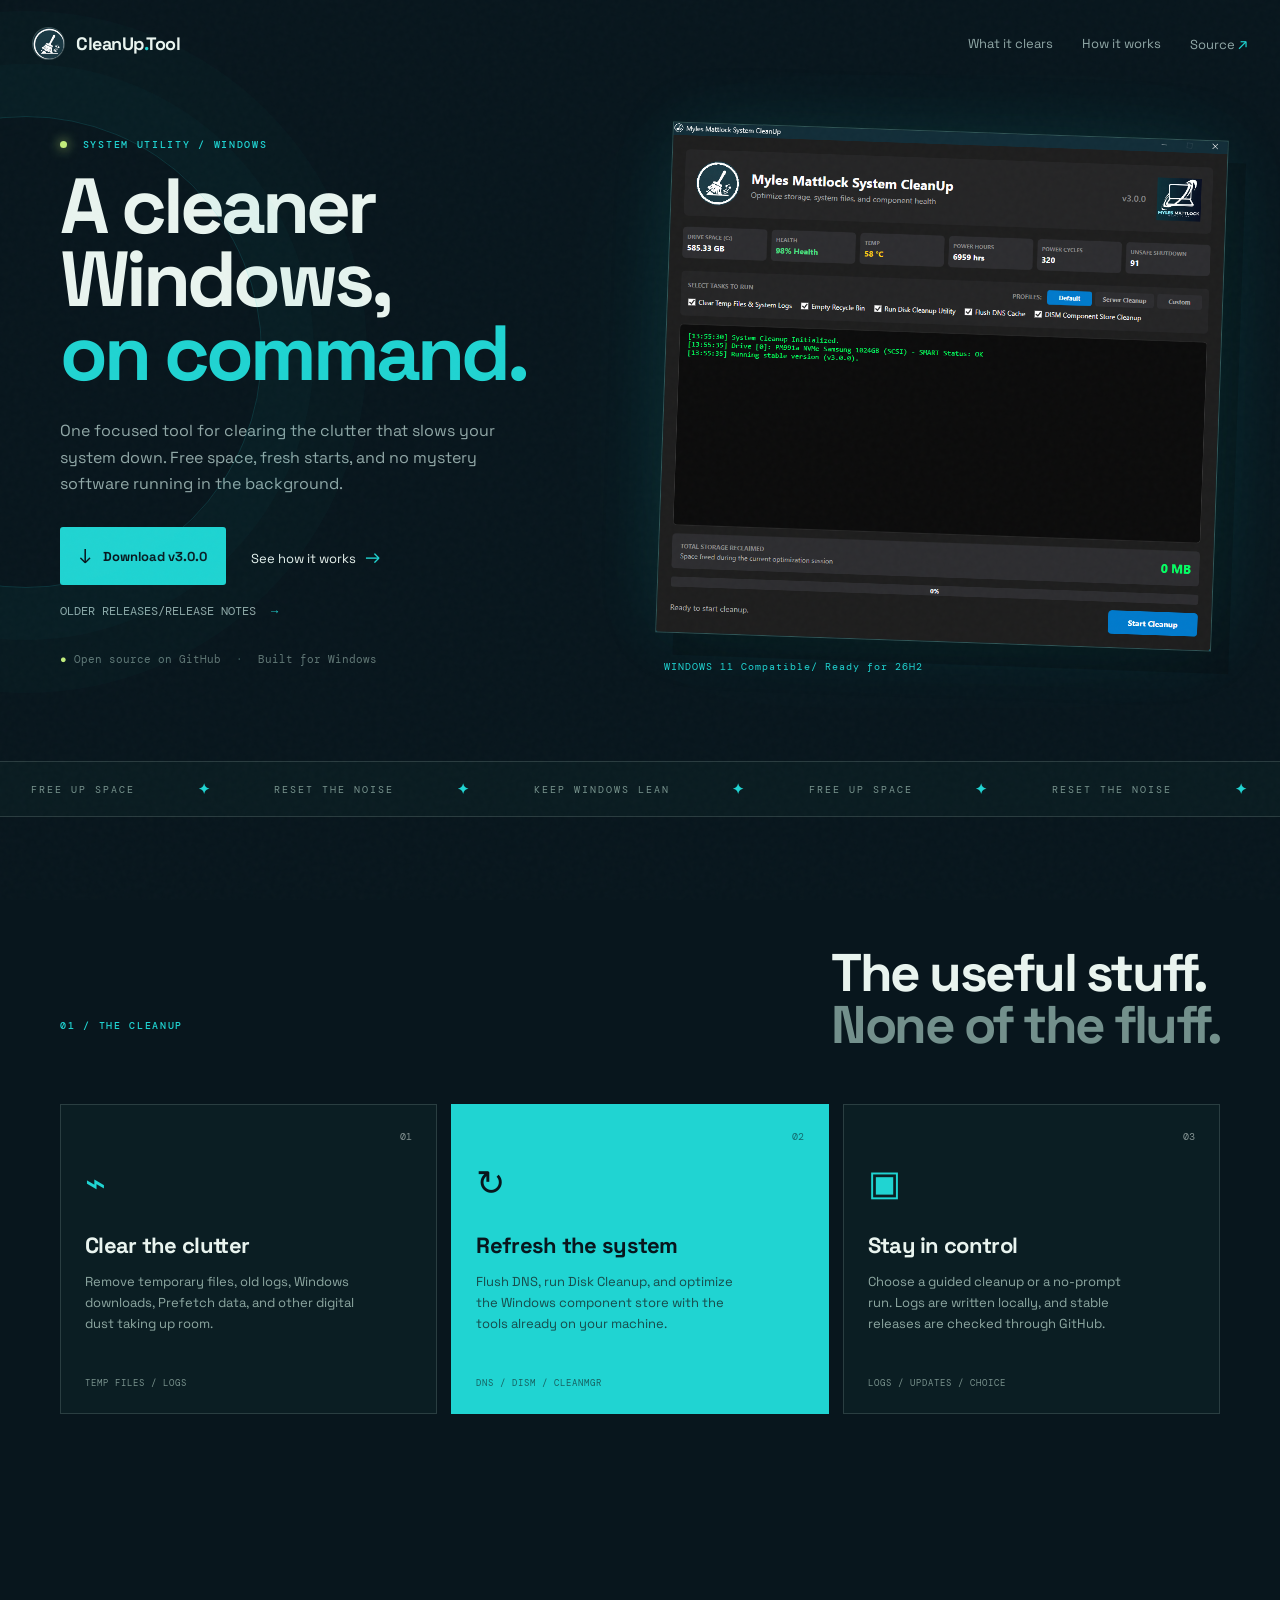
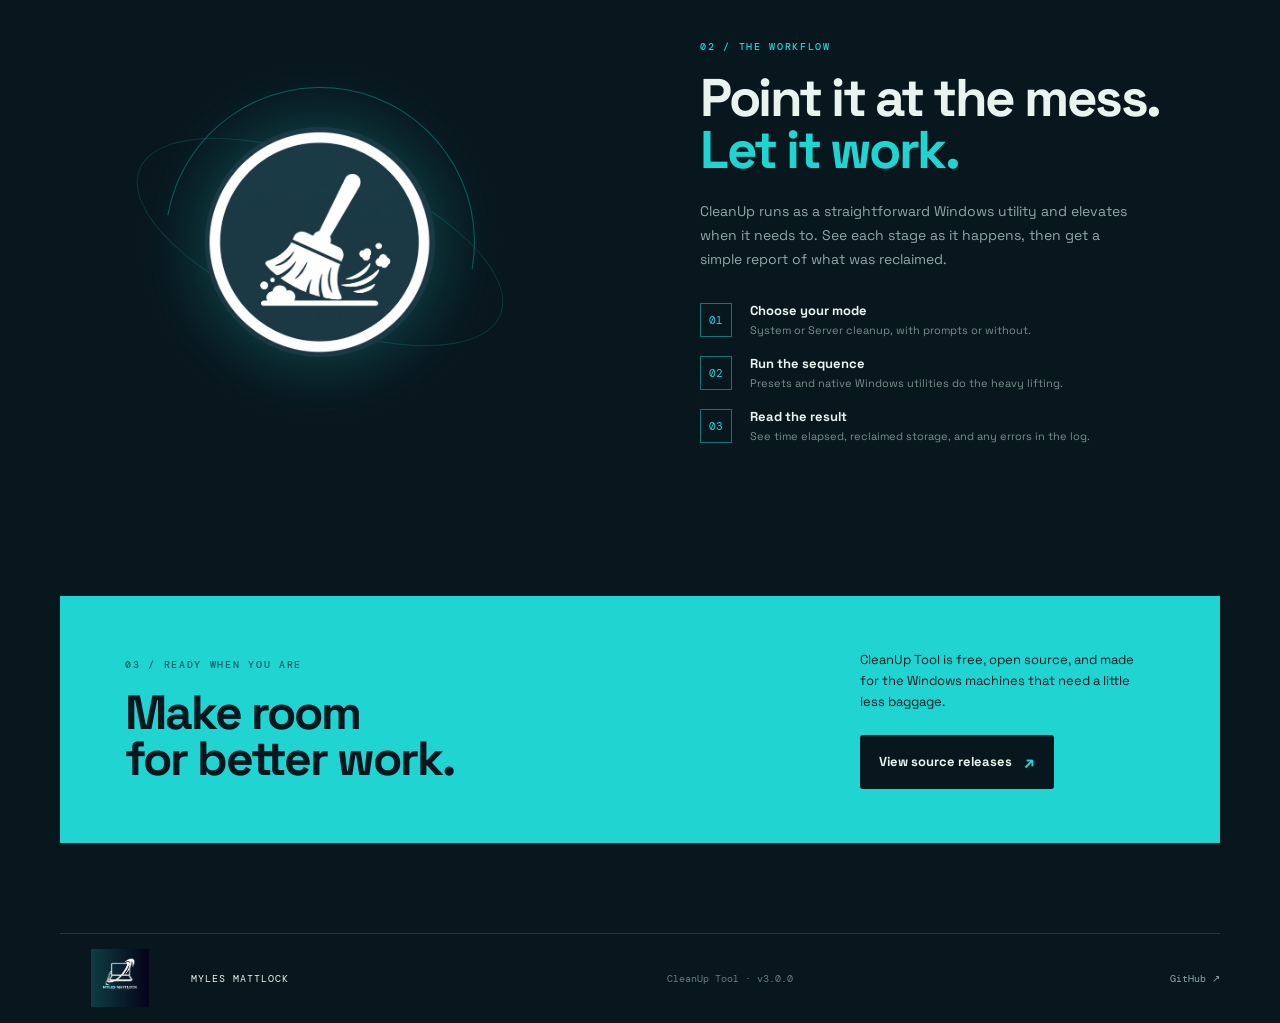
==== commit 20fac9e2: "added releases page" ====
--- a/index.html
+++ b/index.html
@@ -37,7 +37,7 @@
           <a class="button button-primary" href="assets/SystemCleanUp-v3.0.0.zip" download><span class="button-icon">↓</span> Download v3.0.0</a>
           <a class="text-link" href="#workflow">See how it works <span>→</span></a>
         </div>
-        <a class="archive-link" href="releases.html">Older releases <span>→</span></a>
+        <a class="archive-link" href="releases.html">Older Releases/Release Notes <span>→</span></a>
         <div class="trust-line"><span>●</span> Open source on GitHub <b>·</b> Built for Windows</div>
       </div>
 
--- a/styles.css
+++ b/styles.css
@@ -5,4 +5,5 @@
 .archive-link{display:inline-block;margin-top:18px;color:var(--muted);font:12px 'DM Mono',monospace;text-transform:uppercase;text-decoration:none;transition:.2s}.archive-link span{color:var(--teal);margin-left:8px}.archive-link:hover{color:var(--teal)}
 
 .downloads{padding:108px 0 116px;display:grid;grid-template-columns:.75fr 1.25fr;gap:70px;align-items:start}.downloads .section-intro{display:block}.release-list{border-top:1px solid var(--line)}.release-row{min-height:82px;border-bottom:1px solid var(--line);display:flex;align-items:center;justify-content:space-between;gap:20px}.release-row strong{display:block;font-size:18px}.release-row small{display:block;margin-top:5px;color:var(--muted);font:11px 'DM Mono',monospace;text-transform:uppercase}.release-current strong{color:var(--teal)}.release-links{display:flex;gap:10px}.release-link{color:var(--ice);border:1px solid var(--line);padding:10px 12px;text-decoration:none;font:11px 'DM Mono',monospace;text-transform:uppercase;transition:.2s}.release-link:hover{color:var(--ink);background:var(--teal);border-color:var(--teal)}.release-link span{color:var(--teal);margin-left:8px}.release-link:hover span{color:var(--ink)}
+.release-with-notes{display:block;padding:22px 0}.release-summary{display:flex;align-items:center;justify-content:space-between;gap:20px}.release-notes{margin-top:18px;border-top:1px solid var(--line);padding-top:15px;color:var(--muted)}.release-notes summary{cursor:pointer;color:var(--teal);font:11px 'DM Mono',monospace;text-transform:uppercase;list-style:none}.release-notes summary::-webkit-details-marker{display:none}.release-notes summary span{margin-left:8px;font-size:16px}.release-notes[open] summary span{display:inline-block;transform:rotate(45deg)}.notes-grid{display:grid;grid-template-columns:1fr 1fr;gap:36px;margin-top:22px}.notes-grid h3{margin:0 0 10px;color:var(--ice);font-size:13px;text-transform:uppercase}.notes-grid ul{margin:0 0 22px;padding-left:18px}.notes-grid li,.notes-grid p{font-size:13px;line-height:1.6}.notes-grid p{margin:0 0 22px}
 @media(max-width:800px){.downloads{display:block;padding:78px 0 85px}.downloads .section-intro{margin-bottom:35px}.release-row{align-items:flex-start;flex-direction:column;padding:19px 0;gap:14px}.release-links{width:100%}.release-link{flex:1;text-align:center}}
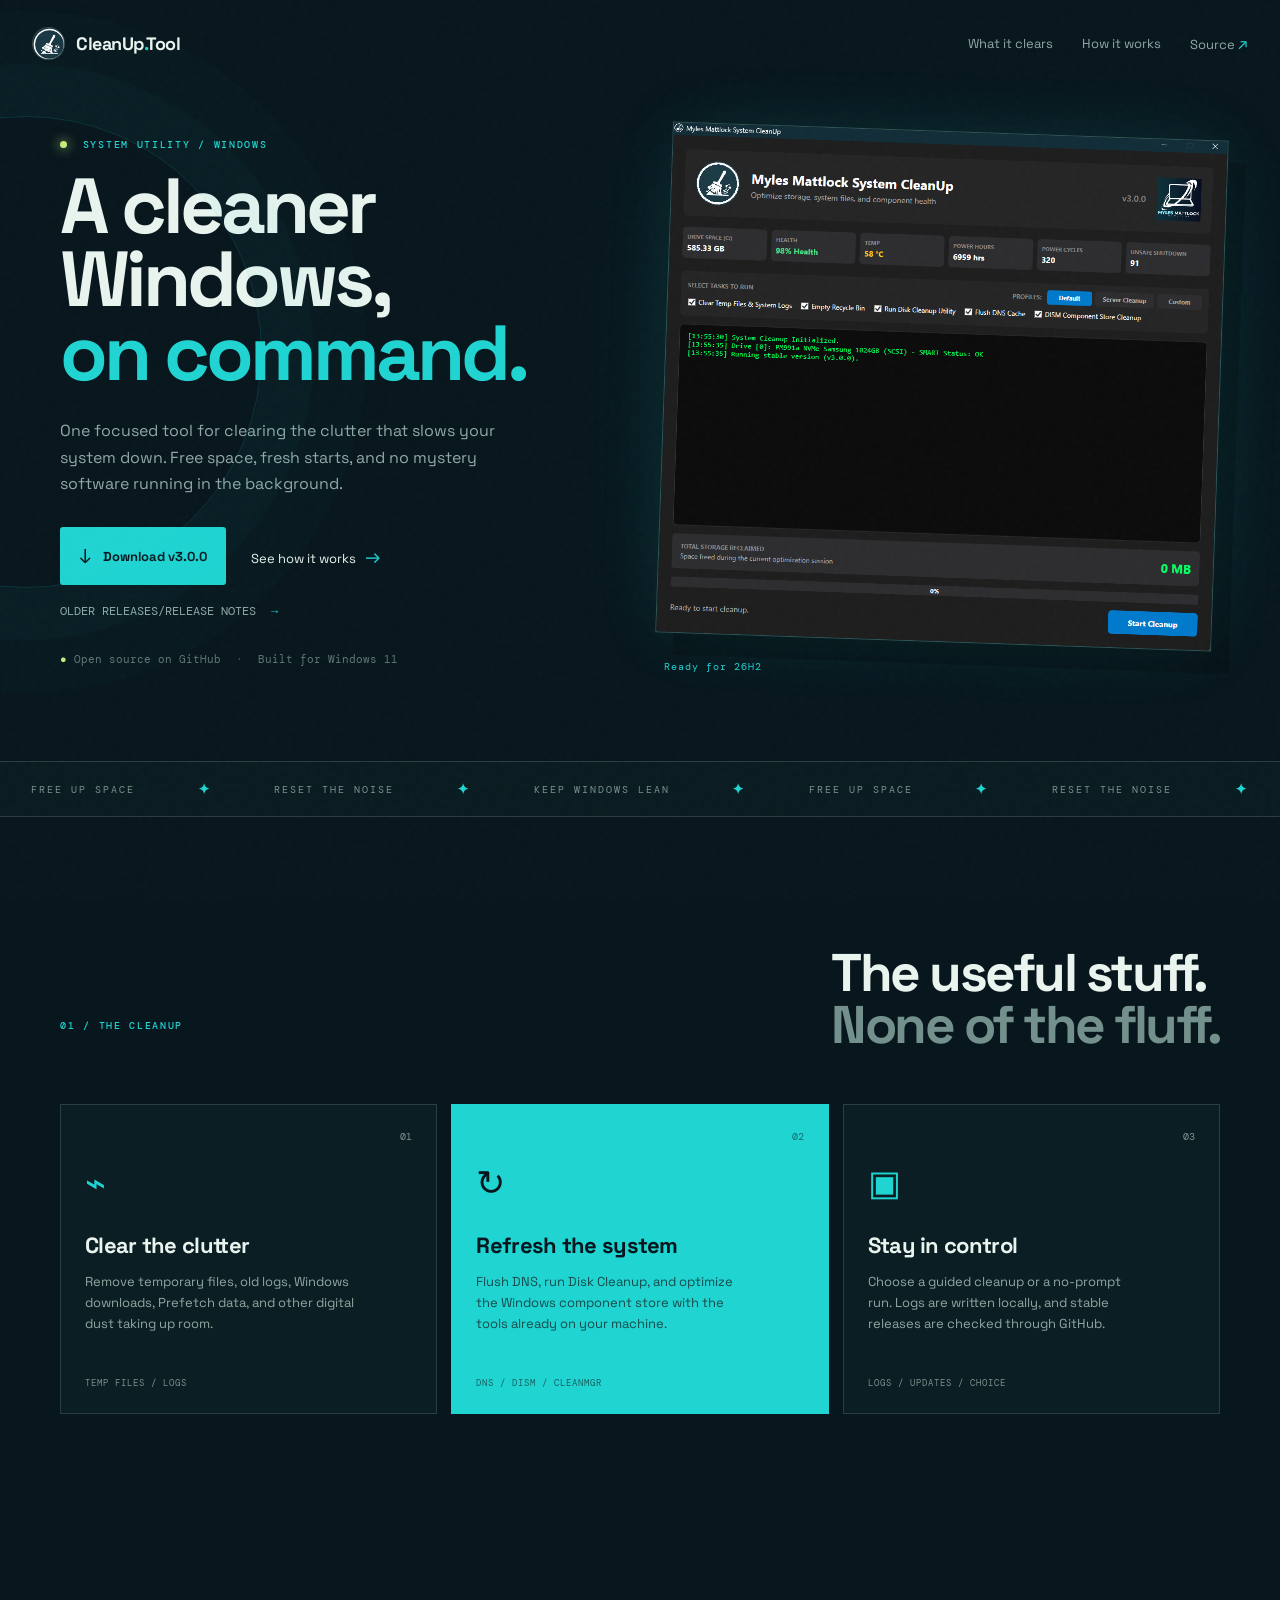
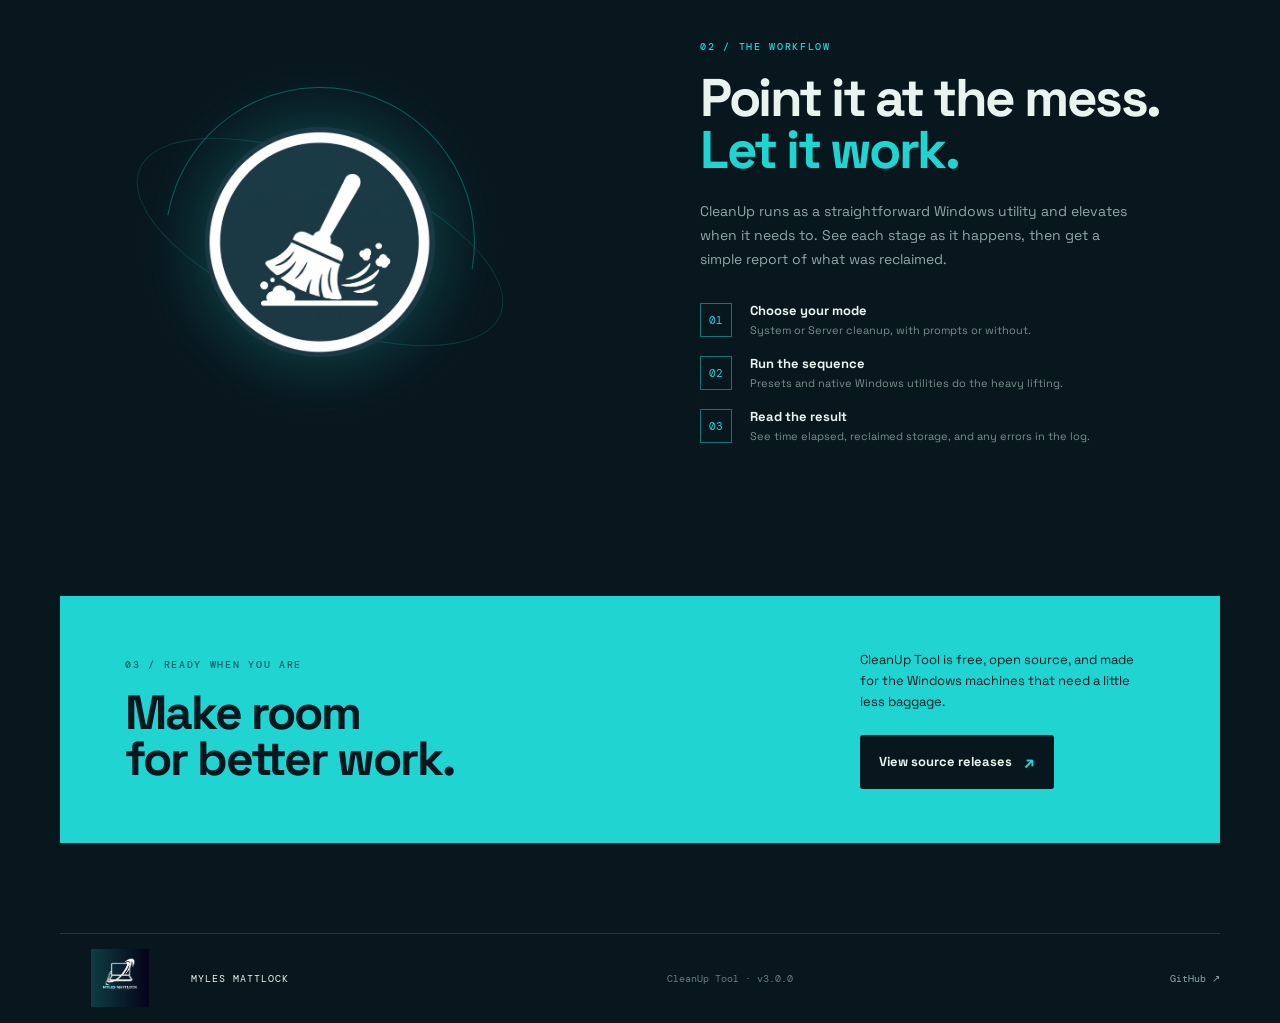
==== commit a72753e0: "changed wording on index of windows" ====
--- a/index.html
+++ b/index.html
@@ -38,13 +38,13 @@
           <a class="text-link" href="#workflow">See how it works <span>→</span></a>
         </div>
         <a class="archive-link" href="releases.html">Older Releases/Release Notes <span>→</span></a>
-        <div class="trust-line"><span>●</span> Open source on GitHub <b>·</b> Built for Windows</div>
+        <div class="trust-line"><span>●</span> Open source on GitHub <b>·</b> Built for Windows 11</div>
       </div>
 
       <figure class="app-preview reveal reveal-delay">
         <div class="app-preview-glow"></div>
         <img src="assets/cleanup-tool-v3.png" alt="Myles Mattlock System CleanUp v3.0.0 running on Windows 11">
-        <figcaption><span>WINDOWS 11 Compatible/ Ready for 26H2</span></figcaption>
+        <figcaption><span>Ready for 26H2</span></figcaption>
       </figure>
     </section>
 
